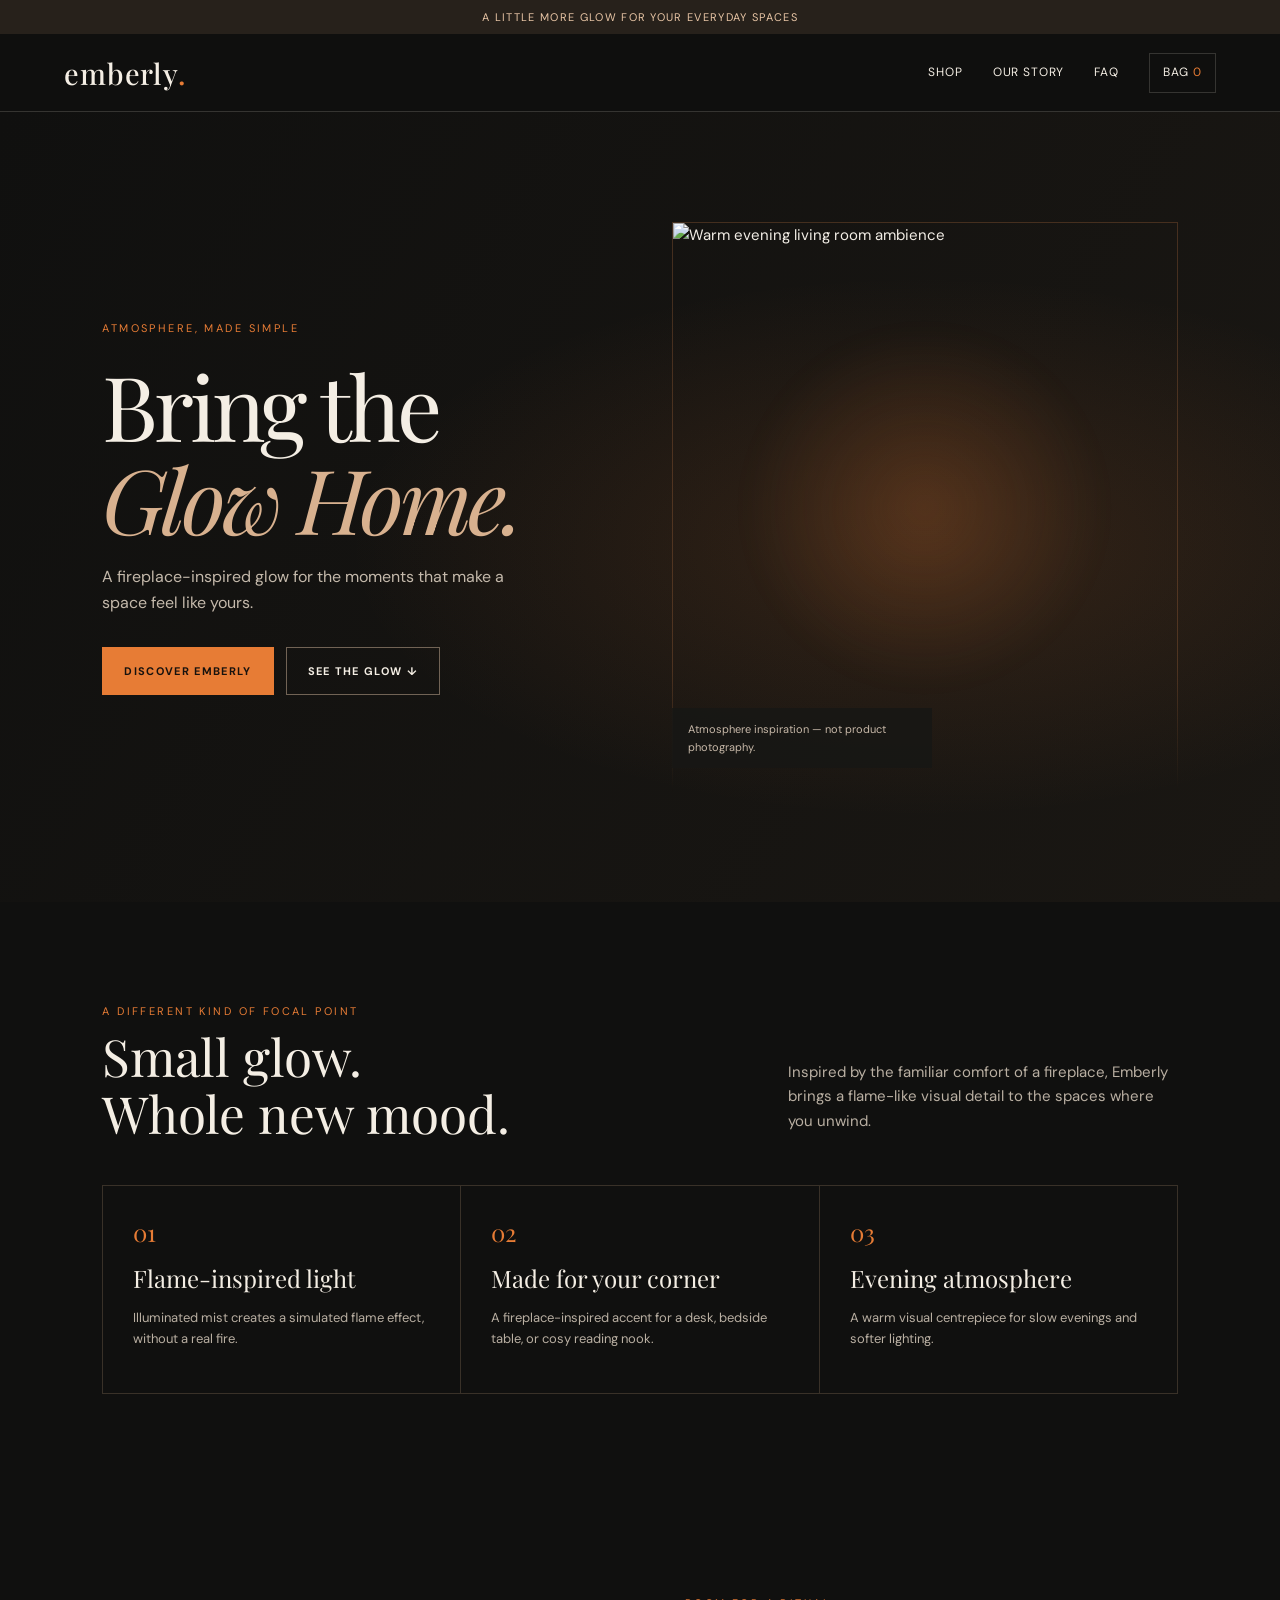
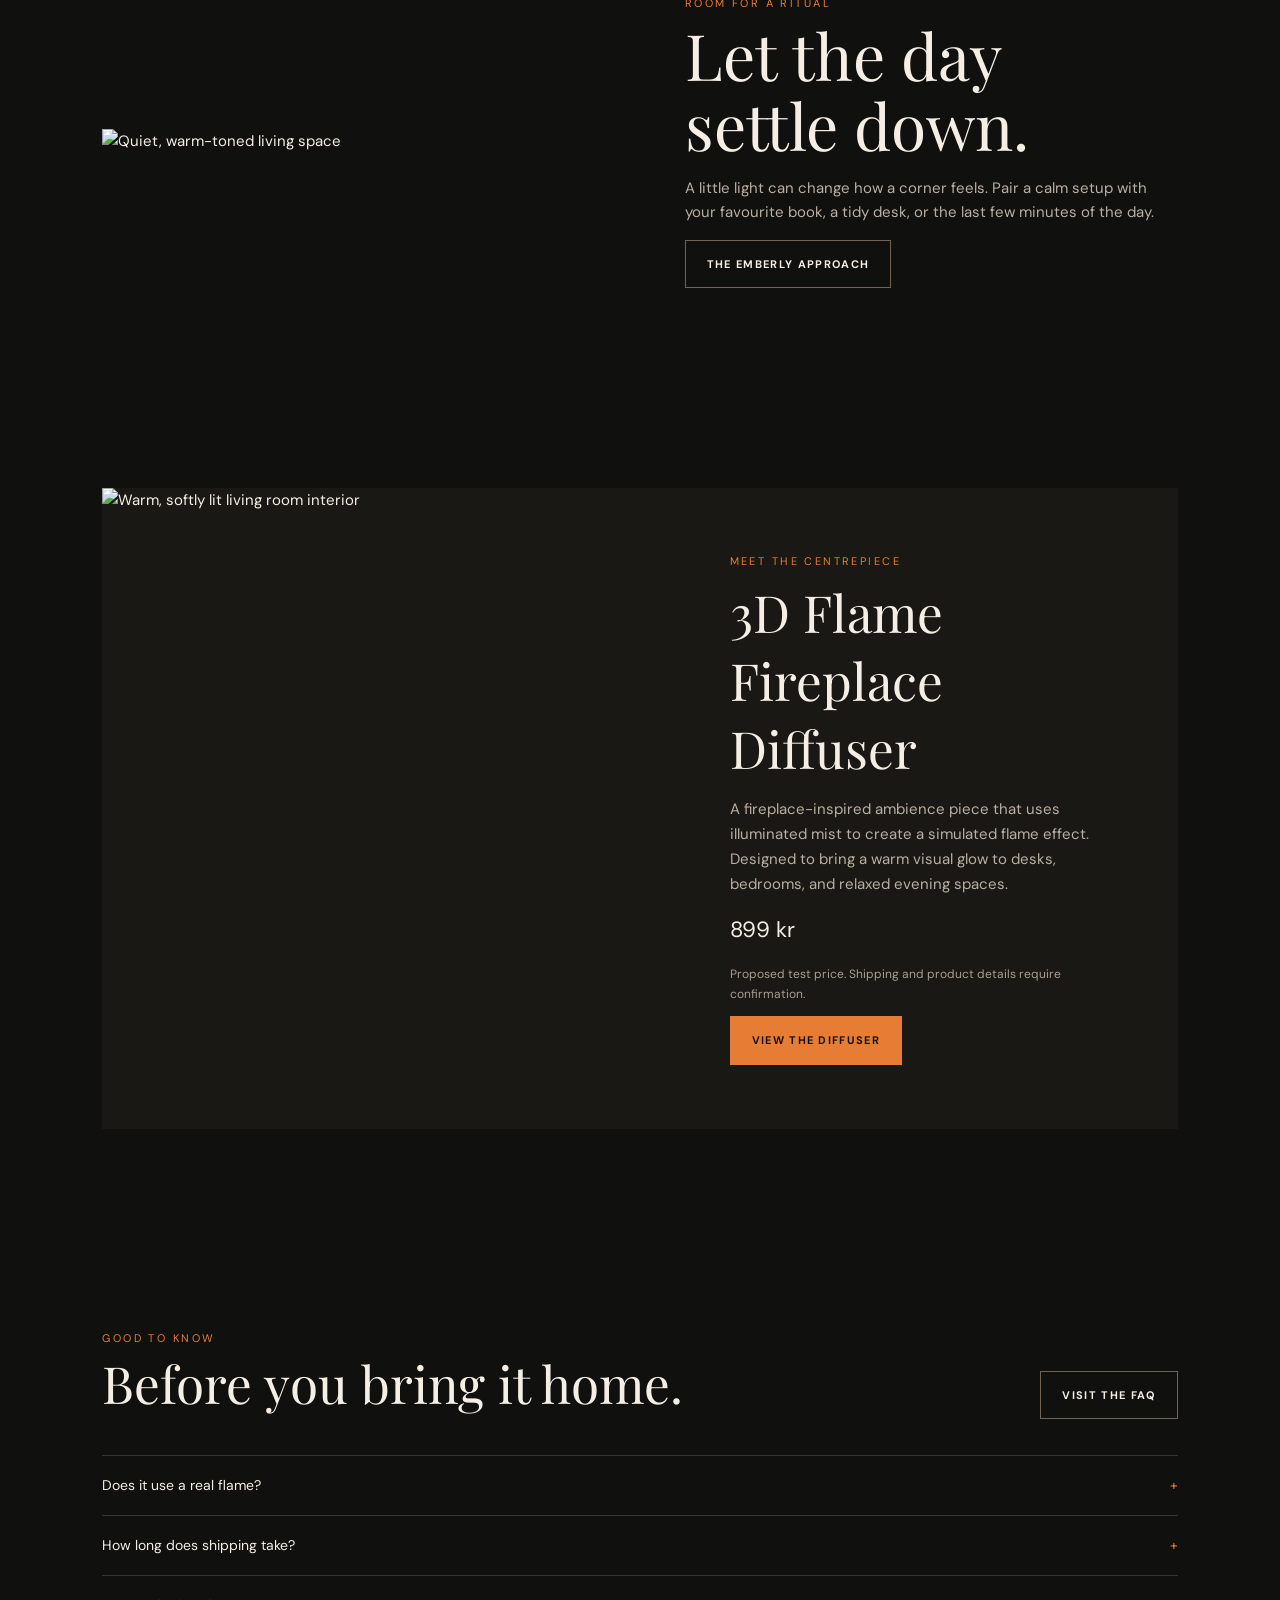
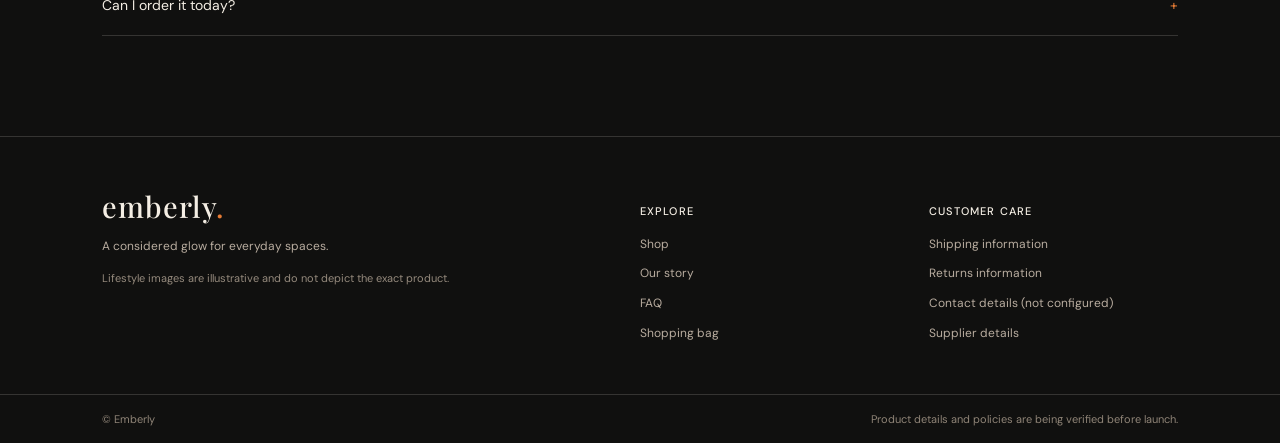
==== index.html @ 598f75de "Build Emberly storefront: add index.html" ====
<!doctype html><html lang="en"><head><meta charset="utf-8"><meta name="viewport" content="width=device-width,initial-scale=1"><title>Emberly — Bring the Glow Home</title><meta name="description" content="Discover Emberly's fireplace-inspired flame diffuser, made for warm visual ambience and slower evenings."><meta property="og:title" content="Emberly — Bring the Glow Home"><meta property="og:description" content="A fireplace-inspired glow for the moments that make a space feel like yours."><meta property="og:type" content="website"><link rel="icon" href="favicon.svg" type="image/svg+xml"><link rel="stylesheet" href="styles.css"><script defer src="product-config.js"></script><script defer src="store.js"></script></head><body><div class="announcement">A little more glow for your everyday spaces</div><header class="header"><a class="logo" href="index.html">emberly<span>.</span></a><button class="menu-toggle" aria-label="Open navigation" aria-expanded="false">☰</button><nav class="nav"><a href="shop.html">Shop</a><a href="why.html">Our story</a><a href="faq.html">FAQ</a><a class="bag-link" href="cart.html">Bag <span class="bag-count">0</span></a></nav></header><main><section class="hero"><div><div class="eyebrow">Atmosphere, made simple</div><h1>Bring the<br><em>Glow Home.</em></h1><p>A fireplace-inspired glow for the moments that make a space feel like yours.</p><div class="actions"><a class="btn" href="shop.html">Discover Emberly</a><a class="btn secondary" href="#the-glow">See the glow ↓</a></div></div><div class="hero-art"><img src="https://images.unsplash.com/photo-1600210492486-724fe5c67fb0?auto=format&fit=crop&w=1400&q=85" alt="Warm evening living room ambience"><div class="image-note">Atmosphere inspiration — not product photography.</div></div></section><section class="section" id="the-glow"><div class="section-head"><div><div class="eyebrow">A different kind of focal point</div><h2>Small glow.<br>Whole new mood.</h2></div><p class="muted" style="max-width:390px">Inspired by the familiar comfort of a fireplace, Emberly brings a flame-like visual detail to the spaces where you unwind.</p></div><div class="feature-grid"><article class="feature"><div class="num">01</div><h3>Flame-inspired light</h3><p>Illuminated mist creates a simulated flame effect, without a real fire.</p></article><article class="feature"><div class="num">02</div><h3>Made for your corner</h3><p>A fireplace-inspired accent for a desk, bedside table, or cosy reading nook.</p></article><article class="feature"><div class="num">03</div><h3>Evening atmosphere</h3><p>A warm visual centrepiece for slow evenings and softer lighting.</p></article></div></section><section class="section split"><img src="https://images.unsplash.com/photo-1618221195710-dd6b41faaea6?auto=format&fit=crop&w=1200&q=85" loading="lazy" alt="Quiet, warm-toned living space"><div><div class="eyebrow">Room for a ritual</div><h2>Let the day<br>settle down.</h2><p class="muted">A little light can change how a corner feels. Pair a calm setup with your favourite book, a tidy desk, or the last few minutes of the day.</p><a class="btn secondary" href="why.html">The Emberly approach</a></div></section><section class="section"><div class="product-preview"><img data-product-image src="" alt="" loading="lazy"><div class="product-copy"><div class="eyebrow">Meet the centrepiece</div><h2 style="font:400 clamp(36px,4vw,56px) var(--serif)" data-product-name></h2><p class="muted" data-product-description></p><div class="price" data-price></div><p class="small-note">Proposed test price. Shipping and product details require confirmation.</p><a class="btn" href="shop.html">View the diffuser</a></div></div></section><section class="section"><div class="section-head"><div><div class="eyebrow">Good to know</div><h2>Before you bring it home.</h2></div><a href="faq.html" class="btn secondary">Visit the FAQ</a></div><div class="accordion"><details><summary>Does it use a real flame?</summary><p>No. The flame-like effect is simulated using illuminated mist and lighting.</p></details><details><summary>How long does shipping take?</summary><p>Shipping options and estimated delivery times must be confirmed for your destination before purchase.</p></details><details><summary>Can I order it today?</summary><p>The shopping bag works, but checkout is not configured yet. Payments are not currently accepted.</p></details></div></section></main><footer class="footer"><div><a class="logo" href="index.html">emberly<span>.</span></a><p>A considered glow for everyday spaces.</p><p class="fineprint">Lifestyle images are illustrative and do not depict the exact product.</p></div><div><h4>Explore</h4><div class="footer-links"><a href="shop.html">Shop</a><a href="why.html">Our story</a><a href="faq.html">FAQ</a><a href="cart.html">Shopping bag</a></div></div><div><h4>Customer care</h4><div class="footer-links"><a href="faq.html#shipping">Shipping information</a><a href="faq.html#returns">Returns information</a><a href="faq.html#contact">Contact details (not configured)</a><a href="supplier.html">Supplier details</a></div></div></footer><div class="footer-bottom"><span>© Emberly</span><span>Product details and policies are being verified before launch.</span></div></body></html>
---- styles.css ----
@import url('https://fonts.googleapis.com/css2?family=DM+Sans:wght@400;500;600;700&family=Playfair+Display:wght@400;500;600&display=swap');
:root{--ink:#171714;--black:#10100f;--ember:#e77c35;--cream:#f4eee4;--taupe:#b9aa98;--line:rgba(244,238,228,.16);--serif:'Playfair Display',Georgia,serif;--sans:'DM Sans',Arial,sans-serif}
*{box-sizing:border-box}html{scroll-behavior:smooth}body{margin:0;background:var(--black);color:var(--cream);font:15px/1.65 var(--sans)}a{color:inherit;text-decoration:none}button,input{font:inherit}button,a{ -webkit-tap-highlight-color:transparent}button{cursor:pointer}.announcement{padding:8px 16px;text-align:center;background:#27211b;color:#e9c6a6;font-size:11px;letter-spacing:.12em;text-transform:uppercase}.header{height:78px;padding:0 5vw;display:flex;align-items:center;justify-content:space-between;border-bottom:1px solid var(--line);position:sticky;top:0;background:rgba(16,16,15,.92);backdrop-filter:blur(14px);z-index:20}.logo{font:500 29px var(--serif);letter-spacing:.03em}.logo span{color:var(--ember)}.nav{display:flex;gap:30px;align-items:center;font-size:12px;letter-spacing:.07em;text-transform:uppercase}.nav a:hover,.footer a:hover{color:var(--ember)}.bag-link{border:1px solid var(--line);padding:9px 13px}.bag-count{color:var(--ember)}.menu-toggle{display:none;background:none;border:0;color:var(--cream);font-size:23px}.hero{min-height:calc(100svh - 110px);display:grid;grid-template-columns:1fr 1fr;align-items:center;padding:7vw 8vw;gap:5vw;background:radial-gradient(ellipse at 72% 55%,rgba(231,124,53,.14),transparent 44%),linear-gradient(120deg,#10100f,#1a1713)}.eyebrow{color:var(--ember);font-size:11px;letter-spacing:.22em;text-transform:uppercase}.hero h1,.page-hero h1{font:400 clamp(52px,7vw,100px)/1.04 var(--serif);letter-spacing:-.045em;margin:20px 0}.hero h1 em,.page-hero h1 em{font-weight:400;color:#d8b18f}.hero p{max-width:440px;color:#c4b9ab;font-size:16px}.actions{display:flex;gap:12px;flex-wrap:wrap;margin-top:30px}.btn{display:inline-flex;align-items:center;justify-content:center;padding:14px 21px;border:1px solid var(--ember);background:var(--ember);color:#17120e;font-size:11px;font-weight:700;letter-spacing:.12em;text-transform:uppercase;transition:transform .2s,background .2s}.btn:hover{transform:translateY(-2px);background:#f09450}.btn.secondary{background:transparent;color:var(--cream);border-color:#716355}.btn.secondary:hover{border-color:var(--ember)}.hero-art{position:relative;min-height:500px;display:flex;align-items:center;justify-content:center}.hero-art:before{content:"";position:absolute;width:75%;aspect-ratio:1;border-radius:50%;background:radial-gradient(circle,rgba(231,124,53,.2),transparent 67%);filter:blur(12px)}.hero-art img{position:relative;width:100%;height:570px;object-fit:cover;object-position:center;border:1px solid rgba(231,124,53,.25);filter:saturate(.78);mask-image:linear-gradient(to bottom,black 78%,transparent 100%)}.image-note{position:absolute;bottom:24px;left:0;background:#171714d9;padding:12px 16px;color:#c7b8a8;font-size:11px;max-width:260px}.section{padding:100px 8vw}.section-head{display:flex;justify-content:space-between;align-items:end;gap:30px;margin-bottom:36px}.section h2,.section-head h2{font:400 clamp(36px,4vw,58px)/1.1 var(--serif);margin:8px 0}.muted{color:#b9afa2}.feature-grid{display:grid;grid-template-columns:repeat(3,1fr);gap:1px;background:#393128;border:1px solid #393128}.feature{background:var(--black);padding:30px;min-height:180px}.feature .num{color:var(--ember);font:24px var(--serif)}.feature h3{font:24px var(--serif);font-weight:400;margin:14px 0 8px}.feature p{font-size:13px;color:#b9afa2}.split{display:grid;grid-template-columns:1fr 1fr;gap:7vw;align-items:center}.split img{width:100%;max-height:560px;object-fit:cover}.split h2{font:400 clamp(38px,5vw,66px)/1.1 var(--serif)}.product-preview{display:grid;grid-template-columns:1.1fr 1fr;background:#1a1814}.product-preview img{width:100%;height:500px;object-fit:cover}.product-copy{padding:clamp(28px,5vw,70px);align-self:center}.price{font-size:22px;margin:16px 0}.small-note{font-size:12px;color:#a99d8f}.page-hero{padding:90px 8vw 75px;background:radial-gradient(ellipse at 80% 30%,rgba(231,124,53,.13),transparent 40%),#151411}.page-hero h1{max-width:850px}.page-hero p{max-width:650px;color:#c5b9aa}.product-layout{display:grid;grid-template-columns:minmax(0,1.2fr) minmax(320px,.8fr);gap:5vw;padding:65px 7vw}.gallery-main{width:100%;height:min(66vw,650px);object-fit:cover;background:#201c17}.thumbs{display:flex;gap:10px;margin-top:12px}.thumb{width:82px;height:82px;border:1px solid transparent;padding:0;background:#24201b}.thumb[aria-pressed=true]{border-color:var(--ember)}.thumb img{width:100%;height:100%;object-fit:cover}.purchase{align-self:start;position:sticky;top:115px}.purchase h1{font:400 clamp(35px,4vw,54px)/1.1 var(--serif);margin:12px 0}.purchase .description{color:#bdb2a5}.purchase .btn{width:100%;margin-top:12px}.quantity{display:flex;align-items:center;border:1px solid #4c443a;width:max-content;margin:22px 0}.quantity button{background:transparent;color:var(--cream);border:0;width:42px;height:42px}.quantity output{min-width:30px;text-align:center}.spec-list{padding:0;list-style:none;border-top:1px solid var(--line);margin-top:28px}.spec-list li{padding:12px 0;border-bottom:1px solid var(--line);font-size:13px;color:#c6b9aa}.spec-list li:before{content:'—';color:var(--ember);margin-right:12px}.notice{border:1px solid #554437;padding:15px;font-size:12px;color:#c5b9aa;margin:20px 0}.accordion{border-top:1px solid var(--line)}.accordion details{border-bottom:1px solid var(--line);padding:18px 0}.accordion summary{cursor:pointer;list-style:none;font-size:14px}.accordion summary:after{content:'+';float:right;color:var(--ember)}.accordion details[open] summary:after{content:'−'}.accordion details p{color:#b9afa2;font-size:13px;max-width:800px}.cart-wrap{max-width:1000px;margin:auto;padding:70px 7vw 110px}.cart-row{display:grid;grid-template-columns:110px 1fr auto;gap:22px;padding:22px 0;border-bottom:1px solid var(--line);align-items:center}.cart-row img{width:110px;height:110px;object-fit:cover}.cart-row h3{font:22px var(--serif);margin:0}.cart-row .quantity{margin:10px 0}.remove{border:0;background:none;color:#c6a48b;text-decoration:underline;font-size:12px}.cart-summary{margin:30px 0 0 auto;max-width:360px}.cart-summary .btn{width:100%}.empty{text-align:center;padding:70px 0}.footer{padding:50px 8vw;border-top:1px solid var(--line);display:grid;grid-template-columns:2fr 1fr 1fr;gap:40px;color:#b8ac9f;font-size:12px}.footer h4{color:var(--cream);font-weight:500;text-transform:uppercase;letter-spacing:.1em;font-size:11px}.footer-links{display:grid;gap:10px}.footer .logo{color:var(--cream)}.footer-bottom{padding:15px 8vw;border-top:1px solid var(--line);font-size:11px;color:#8f8477;display:flex;justify-content:space-between}.toast{position:fixed;bottom:24px;right:24px;background:var(--cream);color:var(--ink);padding:14px 20px;z-index:40;box-shadow:0 12px 40px #0008}.toast[hidden]{display:none}.lifestyle-grid{display:grid;grid-template-columns:1.2fr .8fr;gap:16px}.lifestyle-grid img{width:100%;height:340px;object-fit:cover}.lifestyle-grid img:last-child{height:240px;margin-top:16px}.fineprint{font-size:11px;color:#958a7d}
@media(max-width:760px){.header{height:68px;padding:0 5vw}.menu-toggle{display:block}.nav{display:none;position:absolute;top:68px;left:0;right:0;background:#151411;padding:25px 6vw;flex-direction:column;align-items:flex-start;gap:20px;border-bottom:1px solid var(--line)}.nav.open{display:flex}.hero{grid-template-columns:1fr;padding:65px 6vw 35px;gap:25px;min-height:auto}.hero h1{font-size:58px}.hero-art{min-height:300px}.hero-art img{height:360px}.section{padding:65px 6vw}.section-head{display:block}.feature-grid{grid-template-columns:1fr}.feature{min-height:auto}.split,.product-preview,.product-layout{grid-template-columns:1fr}.split{gap:28px}.product-preview img{height:320px}.product-layout{padding:35px 6vw;gap:35px}.gallery-main{height:100vw;max-height:520px}.purchase{position:static}.page-hero{padding:65px 6vw 45px}.page-hero h1{font-size:54px}.cart-wrap{padding:40px 6vw 70px}.cart-row{grid-template-columns:78px 1fr;gap:14px}.cart-row img{width:78px;height:92px}.cart-row>strong{grid-column:2}.footer{grid-template-columns:1fr 1fr;padding:40px 6vw}.footer>div:first-child{grid-column:1/-1}.footer-bottom{padding:15px 6vw;gap:10px;flex-wrap:wrap}.lifestyle-grid{grid-template-columns:1fr}.lifestyle-grid img,.lifestyle-grid img:last-child{height:270px;margin:0}}
@media(prefers-reduced-motion:reduce){*,*::before,*::after{scroll-behavior:auto!important;transition:none!important;animation:none!important}}
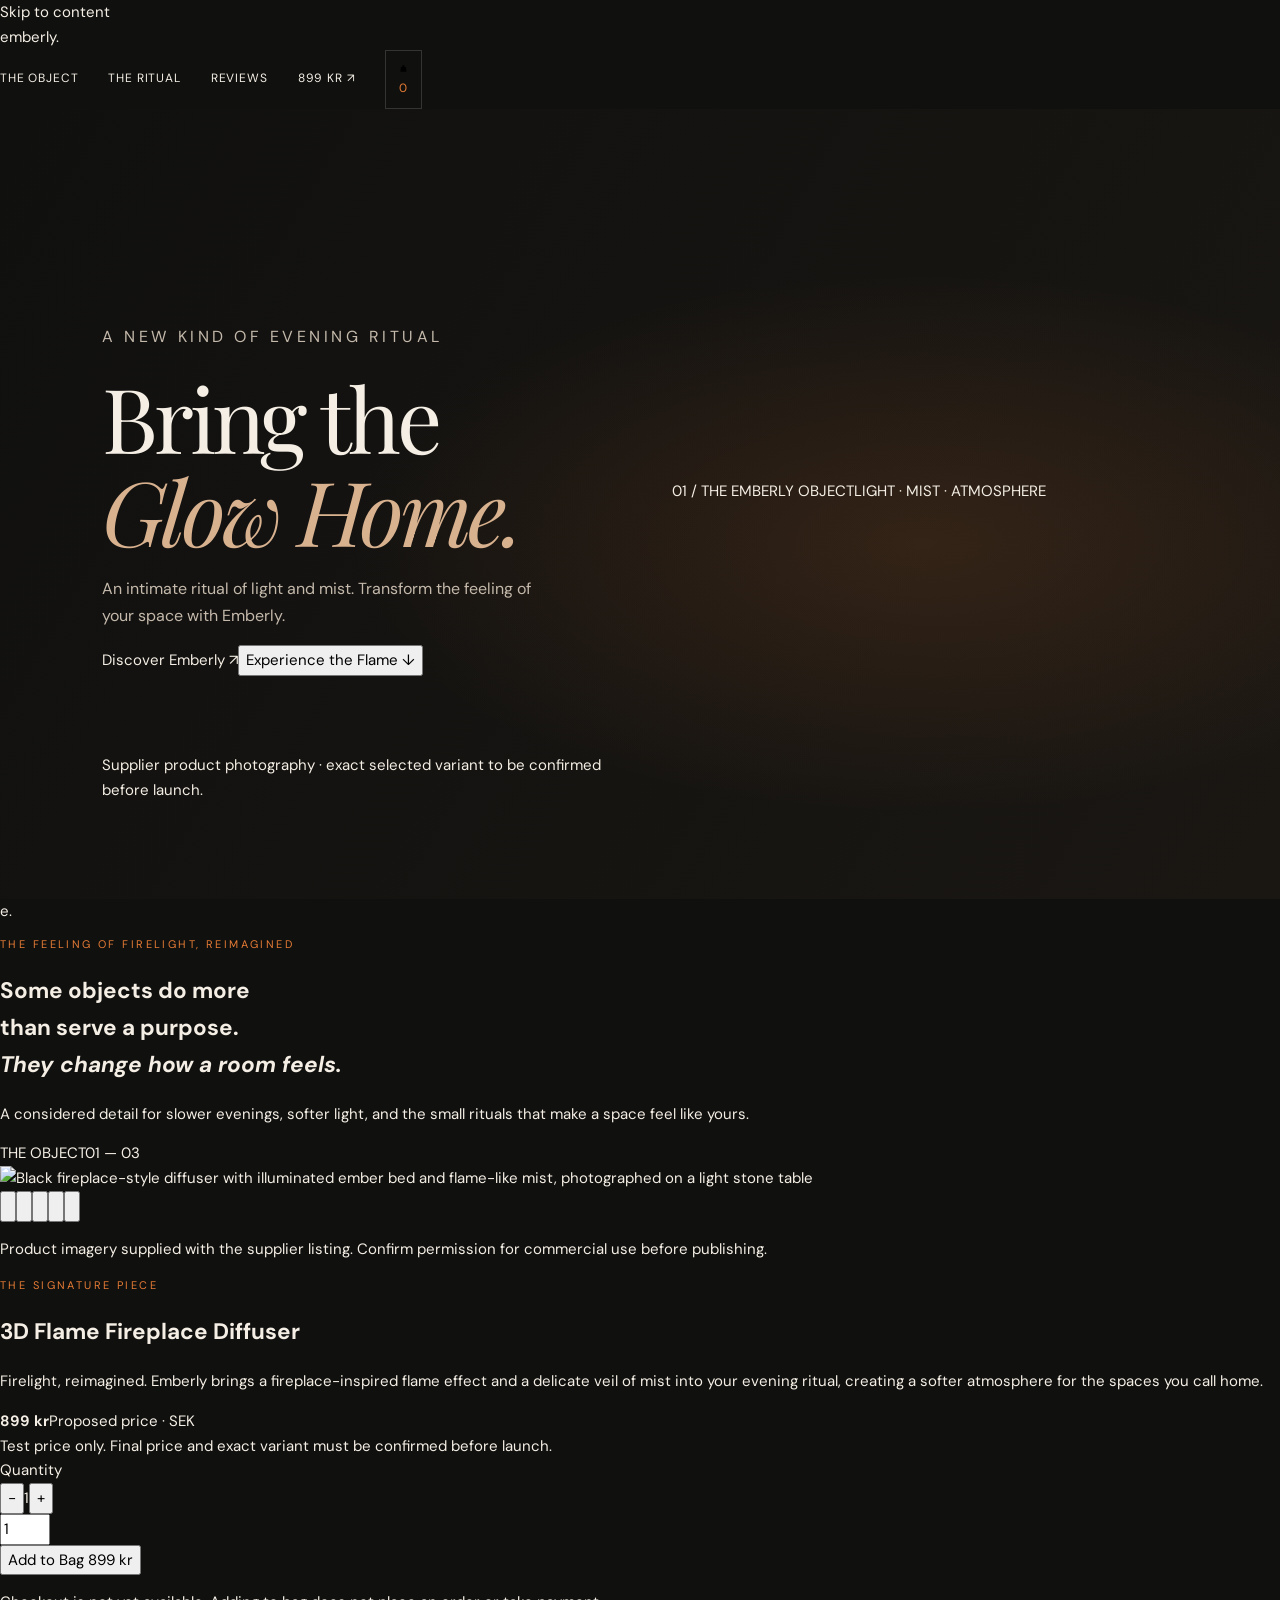
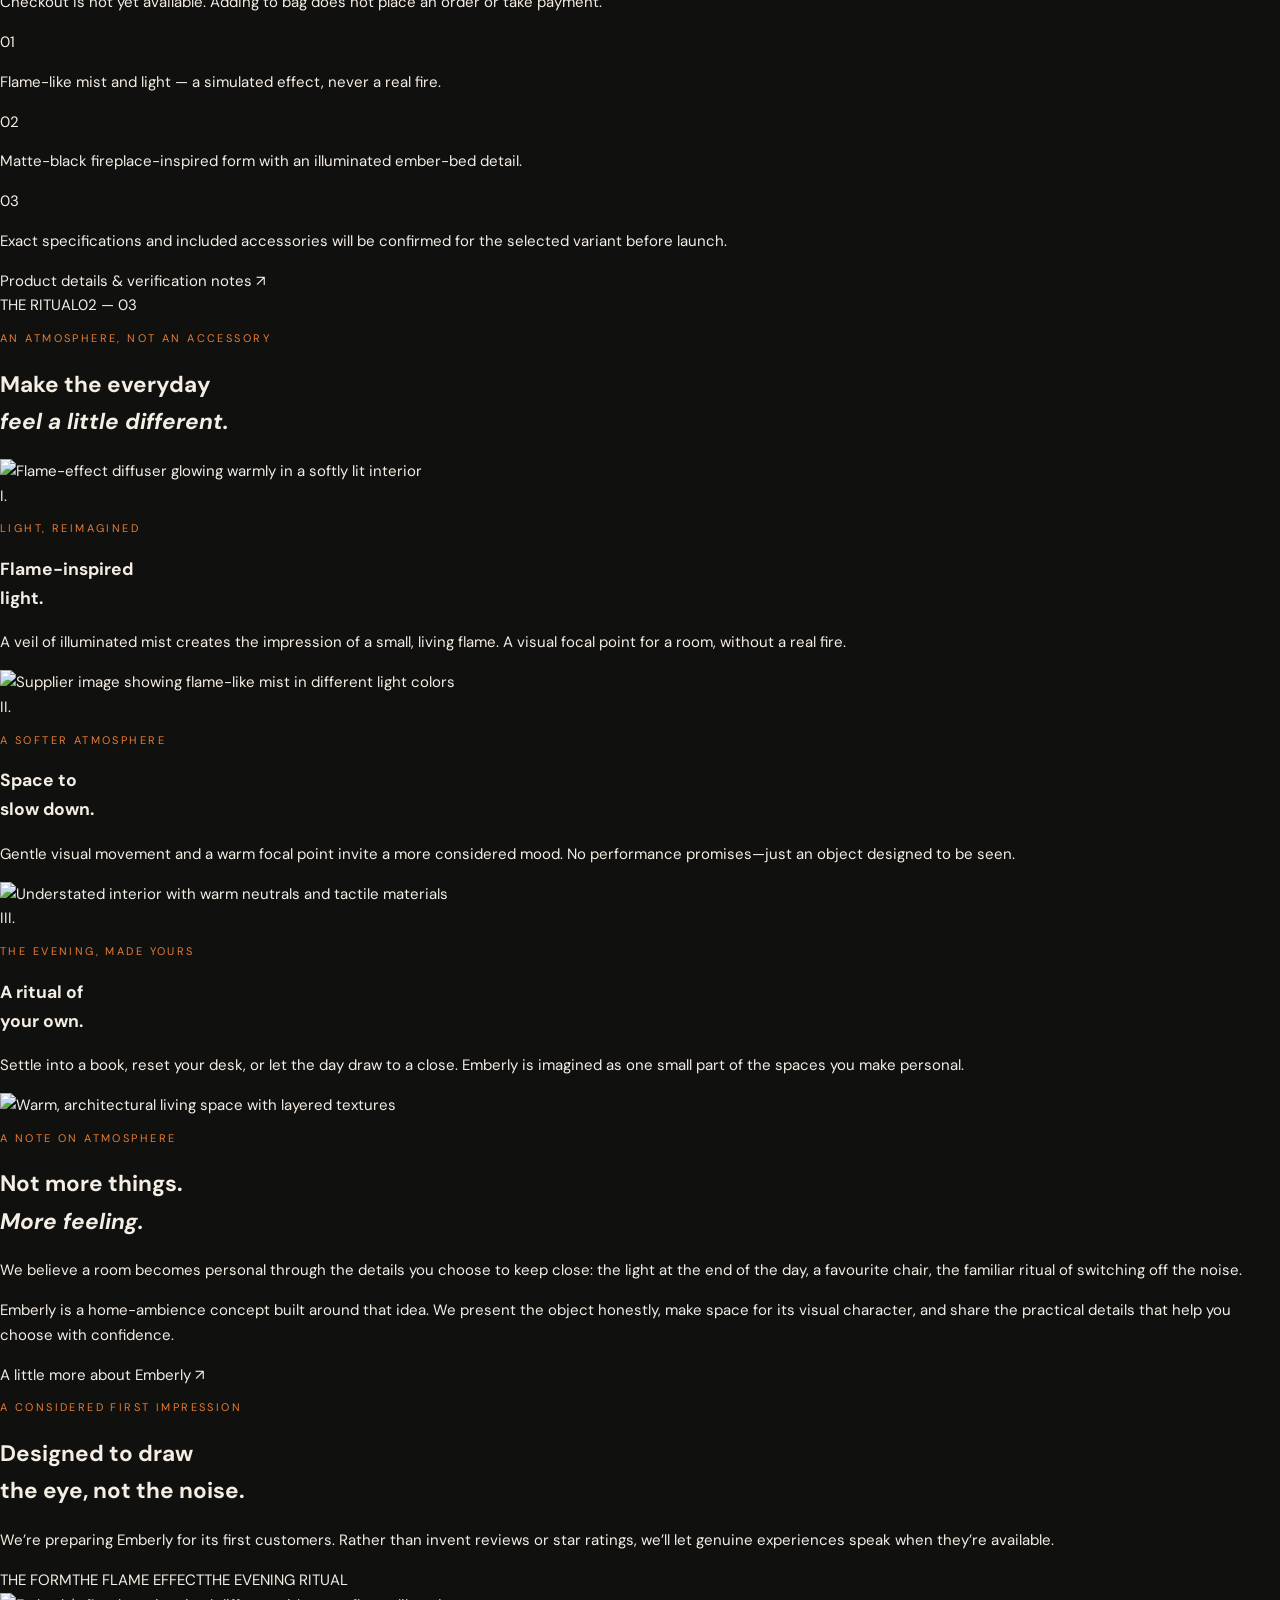
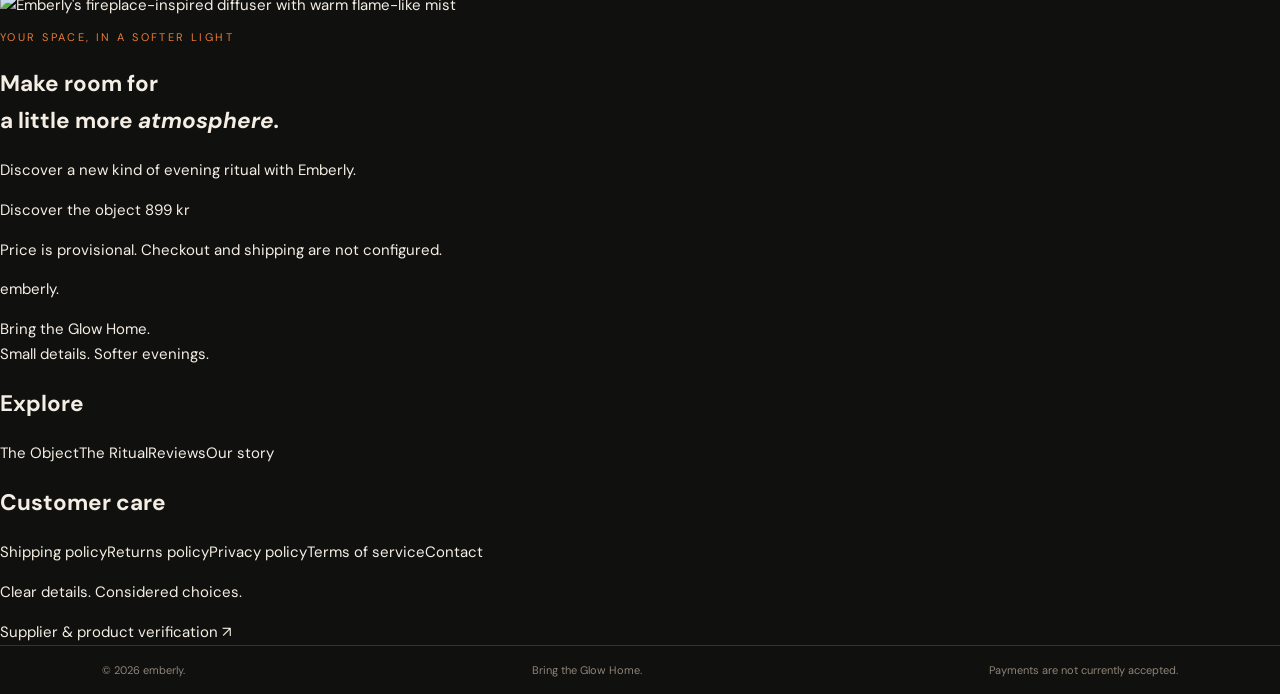
==== commit 6207653b: "Rebuild Emberly homepage as a cinematic single-product luxury storefront" ====
--- a/index.html
+++ b/index.html
@@ -1 +1,109 @@
-<!doctype html><html lang="en"><head><meta charset="utf-8"><meta name="viewport" content="width=device-width,initial-scale=1"><title>Emberly — Bring the Glow Home</title><meta name="description" content="Discover Emberly's fireplace-inspired flame diffuser, made for warm visual ambience and slower evenings."><meta property="og:title" content="Emberly — Bring the Glow Home"><meta property="og:description" content="A fireplace-inspired glow for the moments that make a space feel like yours."><meta property="og:type" content="website"><link rel="icon" href="favicon.svg" type="image/svg+xml"><link rel="stylesheet" href="styles.css"><script defer src="product-config.js"></script><script defer src="store.js"></script></head><body><div class="announcement">A little more glow for your everyday spaces</div><header class="header"><a class="logo" href="index.html">emberly<span>.</span></a><button class="menu-toggle" aria-label="Open navigation" aria-expanded="false">☰</button><nav class="nav"><a href="shop.html">Shop</a><a href="why.html">Our story</a><a href="faq.html">FAQ</a><a class="bag-link" href="cart.html">Bag <span class="bag-count">0</span></a></nav></header><main><section class="hero"><div><div class="eyebrow">Atmosphere, made simple</div><h1>Bring the<br><em>Glow Home.</em></h1><p>A fireplace-inspired glow for the moments that make a space feel like yours.</p><div class="actions"><a class="btn" href="shop.html">Discover Emberly</a><a class="btn secondary" href="#the-glow">See the glow ↓</a></div></div><div class="hero-art"><img src="https://images.unsplash.com/photo-1600210492486-724fe5c67fb0?auto=format&fit=crop&w=1400&q=85" alt="Warm evening living room ambience"><div class="image-note">Atmosphere inspiration — not product photography.</div></div></section><section class="section" id="the-glow"><div class="section-head"><div><div class="eyebrow">A different kind of focal point</div><h2>Small glow.<br>Whole new mood.</h2></div><p class="muted" style="max-width:390px">Inspired by the familiar comfort of a fireplace, Emberly brings a flame-like visual detail to the spaces where you unwind.</p></div><div class="feature-grid"><article class="feature"><div class="num">01</div><h3>Flame-inspired light</h3><p>Illuminated mist creates a simulated flame effect, without a real fire.</p></article><article class="feature"><div class="num">02</div><h3>Made for your corner</h3><p>A fireplace-inspired accent for a desk, bedside table, or cosy reading nook.</p></article><article class="feature"><div class="num">03</div><h3>Evening atmosphere</h3><p>A warm visual centrepiece for slow evenings and softer lighting.</p></article></div></section><section class="section split"><img src="https://images.unsplash.com/photo-1618221195710-dd6b41faaea6?auto=format&fit=crop&w=1200&q=85" loading="lazy" alt="Quiet, warm-toned living space"><div><div class="eyebrow">Room for a ritual</div><h2>Let the day<br>settle down.</h2><p class="muted">A little light can change how a corner feels. Pair a calm setup with your favourite book, a tidy desk, or the last few minutes of the day.</p><a class="btn secondary" href="why.html">The Emberly approach</a></div></section><section class="section"><div class="product-preview"><img data-product-image src="" alt="" loading="lazy"><div class="product-copy"><div class="eyebrow">Meet the centrepiece</div><h2 style="font:400 clamp(36px,4vw,56px) var(--serif)" data-product-name></h2><p class="muted" data-product-description></p><div class="price" data-price></div><p class="small-note">Proposed test price. Shipping and product details require confirmation.</p><a class="btn" href="shop.html">View the diffuser</a></div></div></section><section class="section"><div class="section-head"><div><div class="eyebrow">Good to know</div><h2>Before you bring it home.</h2></div><a href="faq.html" class="btn secondary">Visit the FAQ</a></div><div class="accordion"><details><summary>Does it use a real flame?</summary><p>No. The flame-like effect is simulated using illuminated mist and lighting.</p></details><details><summary>How long does shipping take?</summary><p>Shipping options and estimated delivery times must be confirmed for your destination before purchase.</p></details><details><summary>Can I order it today?</summary><p>The shopping bag works, but checkout is not configured yet. Payments are not currently accepted.</p></details></div></section></main><footer class="footer"><div><a class="logo" href="index.html">emberly<span>.</span></a><p>A considered glow for everyday spaces.</p><p class="fineprint">Lifestyle images are illustrative and do not depict the exact product.</p></div><div><h4>Explore</h4><div class="footer-links"><a href="shop.html">Shop</a><a href="why.html">Our story</a><a href="faq.html">FAQ</a><a href="cart.html">Shopping bag</a></div></div><div><h4>Customer care</h4><div class="footer-links"><a href="faq.html#shipping">Shipping information</a><a href="faq.html#returns">Returns information</a><a href="faq.html#contact">Contact details (not configured)</a><a href="supplier.html">Supplier details</a></div></div></footer><div class="footer-bottom"><span>© Emberly</span><span>Product details and policies are being verified before launch.</span></div></body></html>+<!doctype html>
+<html lang="en">
+<head>
+<meta charset="utf-8"><meta name="viewport" content="width=device-width,initial-scale=1">
+<title>emberly. — Bring the Glow Home</title>
+<meta name="description" content="Discover Emberly’s fireplace-inspired flame diffuser: an intimate ritual of light and mist for the spaces you call home.">
+<meta property="og:title" content="emberly. — Bring the Glow Home"><meta property="og:description" content="An intimate ritual of light and mist. Bring the glow home with Emberly."><meta property="og:type" content="website"><meta property="og:image" content="https://oss-cf.cjdropshipping.com/product/2024/10/05/02/25533908-2302-4325-bfa8-7e447d12a8d3_trans.jpeg">
+<meta name="theme-color" content="#121212"><link rel="icon" href="favicon.svg" type="image/svg+xml"><link rel="preconnect" href="https://oss-cf.cjdropshipping.com"><link rel="preconnect" href="https://fonts.googleapis.com"><link rel="preconnect" href="https://fonts.gstatic.com" crossorigin><link rel="stylesheet" href="styles.css"><script defer src="product-config.js"></script><script defer src="store.js"></script>
+</head>
+<body>
+<a class="skip-link" href="#main">Skip to content</a>
+<header class="site-header">
+  <a class="wordmark" href="index.html" aria-label="Emberly home">emberly<span>.</span></a>
+  <button class="menu-toggle" type="button" aria-expanded="false" aria-controls="primary-nav" aria-label="Open navigation"><span></span><span></span></button>
+  <nav class="nav" id="primary-nav" aria-label="Main navigation">
+    <a href="#the-object">The Object</a><a href="#the-ritual">The Ritual</a><a href="#reviews">Reviews</a>
+    <a class="nav-buy" href="#the-object"><span data-price>899 kr</span><span aria-hidden="true"> ↗</span></a>
+    <a class="bag-link" href="cart.html" aria-label="Shopping bag"><svg viewBox="0 0 24 24" aria-hidden="true"><path d="M5 8h14l1 13H4L5 8Z"/><path d="M9 9V6a3 3 0 0 1 6 0v3"/></svg><span class="bag-count" aria-label="Items in bag">0</span></a>
+  </nav>
+</header>
+<main id="main">
+  <section class="hero">
+    <div class="hero-image" aria-hidden="true"><img src="https://oss-cf.cjdropshipping.com/product/2024/10/05/02/25533908-2302-4325-bfa8-7e447d12a8d3_trans.jpeg" alt="" fetchpriority="high"></div>
+    <div class="hero-shade"></div>
+    <div class="hero-content">
+      <p class="eyebrow">A new kind of evening ritual</p>
+      <h1>Bring the<br><em>Glow Home.</em></h1>
+      <p class="hero-copy">An intimate ritual of light and mist. Transform the feeling of your space with Emberly.</p>
+      <div class="hero-actions"><a class="button button-cream" href="#the-object">Discover Emberly <span aria-hidden="true">↗</span></a><button class="text-link" type="button" data-experience-flame>Experience the Flame <span aria-hidden="true">↓</span></button></div>
+    </div>
+    <div class="hero-caption"><span>01 / THE EMBERLY OBJECT</span><span>LIGHT · MIST · ATMOSPHERE</span></div>
+    <div class="hero-note">Supplier product photography · exact selected variant to be confirmed before launch.</div>
+  </section>
+
+  <section class="intro-section section-cream reveal">
+    <div class="intro-mark">e.</div>
+    <p class="eyebrow">The feeling of firelight, reimagined</p>
+    <h2>Some objects do more<br>than serve a purpose.<br><em>They change how a room feels.</em></h2>
+    <p class="intro-copy">A considered detail for slower evenings, softer light, and the small rituals that make a space feel like yours.</p>
+  </section>
+
+  <section class="object-section" id="the-object">
+    <div class="section-kicker"><span>THE OBJECT</span><span>01 — 03</span></div>
+    <div class="object-grid">
+      <div class="gallery reveal">
+        <div class="gallery-frame"><img id="gallery-main" src="https://oss-cf.cjdropshipping.com/product/2024/10/05/02/25533908-2302-4325-bfa8-7e447d12a8d3_trans.jpeg" alt="Black fireplace-style diffuser with illuminated ember bed and flame-like mist" loading="lazy" decoding="async"></div>
+        <div class="gallery-thumbs" id="gallery-thumbs" aria-label="Choose product image"></div>
+        <p class="image-disclaimer">Product imagery supplied with the supplier listing. Confirm permission for commercial use before publishing.</p>
+      </div>
+      <div class="product-details reveal">
+        <p class="eyebrow">The signature piece</p>
+        <h2 data-product-name>3D Flame Fireplace Diffuser</h2>
+        <p class="product-description" data-product-description>Firelight, reimagined. Emberly brings a fireplace-inspired flame effect and a delicate veil of mist into your evening ritual, creating a softer atmosphere for the spaces you call home.</p>
+        <div class="product-price-row"><strong data-price>899 kr</strong><span>Proposed price · SEK</span></div>
+        <div class="price-disclaimer">Test price only. Final price and exact variant must be confirmed before launch.</div>
+        <div class="purchase-controls"><label for="product-quantity">Quantity</label><div class="quantity-control"><button type="button" id="qty-minus" aria-label="Decrease quantity">−</button><output id="qty-display" for="product-quantity">1</output><button type="button" id="qty-plus" aria-label="Increase quantity">+</button></div><input id="product-quantity" type="number" min="1" max="99" step="1" value="1" inputmode="numeric" aria-label="Quantity" class="visually-hidden"></div>
+        <button class="button button-cream button-wide" type="button" data-add-to-cart>Add to Bag <span data-price>899 kr</span></button>
+        <p class="checkout-note">Checkout is not yet available. Adding to bag does not place an order or take payment.</p>
+        <div class="detail-rule"></div>
+        <div class="detail-line"><span>01</span><p>Flame-like mist and light — a simulated effect, never a real fire.</p></div>
+        <div class="detail-line"><span>02</span><p>Matte-black fireplace-inspired form with an illuminated ember-bed detail.</p></div>
+        <div class="detail-line"><span>03</span><p>Exact specifications and included accessories will be confirmed for the selected variant before launch.</p></div>
+        <a class="underlined-link" href="supplier.html">Product details & verification notes <span>↗</span></a>
+      </div>
+    </div>
+  </section>
+
+  <section class="ritual-section" id="the-ritual">
+    <div class="section-kicker"><span>THE RITUAL</span><span>02 — 03</span></div>
+    <div class="ritual-heading reveal"><p class="eyebrow">An atmosphere, not an accessory</p><h2>Make the everyday<br><em>feel a little different.</em></h2></div>
+    <article class="ritual-row ritual-one reveal">
+      <div class="ritual-image"><img src="https://oss-cf.cjdropshipping.com/product/2024/10/05/02/d7e6b9b4-bb74-4a16-ae62-9a00ac910c44_trans.jpeg" alt="Flame-effect diffuser glowing warmly in a softly lit interior" loading="lazy"></div>
+      <div class="ritual-copy"><span class="roman">I.</span><p class="eyebrow">Light, reimagined</p><h3>Flame-inspired<br>light.</h3><p>A veil of illuminated mist creates the impression of a small, living flame. A visual focal point for a room, without a real fire.</p></div>
+    </article>
+    <article class="ritual-row ritual-two reveal">
+      <div class="ritual-image"><img src="https://oss-cf.cjdropshipping.com/product/2024/10/05/02/aac883f7-05a6-41ca-af43-dafd412f7fe5_trans.jpeg" alt="Supplier image showing flame-like mist in different light colors" loading="lazy"></div>
+      <div class="ritual-copy"><span class="roman">II.</span><p class="eyebrow">A softer atmosphere</p><h3>Space to<br>slow down.</h3><p>Gentle visual movement and a warm focal point invite a more considered mood. No performance promises—just an object designed to be seen.</p></div>
+    </article>
+    <article class="ritual-row ritual-three reveal">
+      <div class="ritual-image"><img src="https://images.unsplash.com/photo-1618221195710-dd6b41faaea6?auto=format&fit=crop&w=1400&q=82" alt="Understated interior with warm neutrals and tactile materials" loading="lazy"></div>
+      <div class="ritual-copy"><span class="roman">III.</span><p class="eyebrow">The evening, made yours</p><h3>A ritual of<br>your own.</h3><p>Settle into a book, reset your desk, or let the day draw to a close. Emberly is imagined as one small part of the spaces you make personal.</p></div>
+    </article>
+  </section>
+
+  <section class="manifesto-section reveal" id="our-story">
+    <div class="manifesto-image"><img src="https://images.unsplash.com/photo-1600210492486-724fe5c67fb0?auto=format&fit=crop&w=1600&q=85" alt="Warm, architectural living space with layered textures" loading="lazy"></div>
+    <div class="manifesto-copy"><p class="eyebrow">A note on atmosphere</p><h2>Not more things.<br><em>More feeling.</em></h2><p>We believe a room becomes personal through the details you choose to keep close: the light at the end of the day, a favourite chair, the familiar ritual of switching off the noise.</p><p>Emberly is a home-ambience concept built around that idea. We present the object honestly, make space for its visual character, and share the practical details that help you choose with confidence.</p><a class="underlined-link" href="why.html">A little more about Emberly <span>↗</span></a></div>
+  </section>
+
+  <section class="review-section section-cream reveal" id="reviews">
+    <p class="eyebrow">A considered first impression</p>
+    <h2>Designed to draw<br>the eye, not the noise.</h2>
+    <p class="review-copy">We’re preparing Emberly for its first customers. Rather than invent reviews or star ratings, we’ll let genuine experiences speak when they’re available.</p>
+    <div class="review-detail"><span>THE FORM</span><span>THE FLAME EFFECT</span><span>THE EVENING RITUAL</span></div>
+  </section>
+
+  <section class="final-cta reveal">
+    <div class="final-cta-image"><img src="https://oss-cf.cjdropshipping.com/product/2024/10/05/02/25533908-2302-4325-bfa8-7e447d12a8d3_trans.jpeg" alt="Emberly's fireplace-inspired diffuser with warm flame-like mist" loading="lazy"></div>
+    <div class="final-cta-copy"><p class="eyebrow">Your space, in a softer light</p><h2>Make room for<br>a little more <em>atmosphere.</em></h2><p>Discover a new kind of evening ritual with Emberly.</p><a class="button button-cream" href="#the-object">Discover the object <span data-price>899 kr</span></a><p class="checkout-note">Price is provisional. Checkout and shipping are not configured.</p></div>
+  </section>
+</main>
+<footer class="site-footer">
+  <div class="footer-top"><div class="footer-brand"><a class="wordmark" href="index.html">emberly<span>.</span></a><p>Bring the Glow Home.<br>Small details. Softer evenings.</p></div>
+  <div class="footer-column"><h2>Explore</h2><a href="#the-object">The Object</a><a href="#the-ritual">The Ritual</a><a href="#reviews">Reviews</a><a href="why.html">Our story</a></div>
+  <div class="footer-column"><h2>Customer care</h2><a href="shipping.html">Shipping policy</a><a href="returns.html">Returns policy</a><a href="privacy.html">Privacy policy</a><a href="terms.html">Terms of service</a><a href="faq.html#contact">Contact</a></div>
+  <div class="footer-note"><p>Clear details. Considered choices.</p><a href="supplier.html">Supplier & product verification ↗</a></div></div>
+  <div class="footer-bottom"><span>© <span id="copyright-year">2026</span> emberly.</span><span>Bring the Glow Home.</span><span>Payments are not currently accepted.</span></div>
+</footer>
+</body></html>
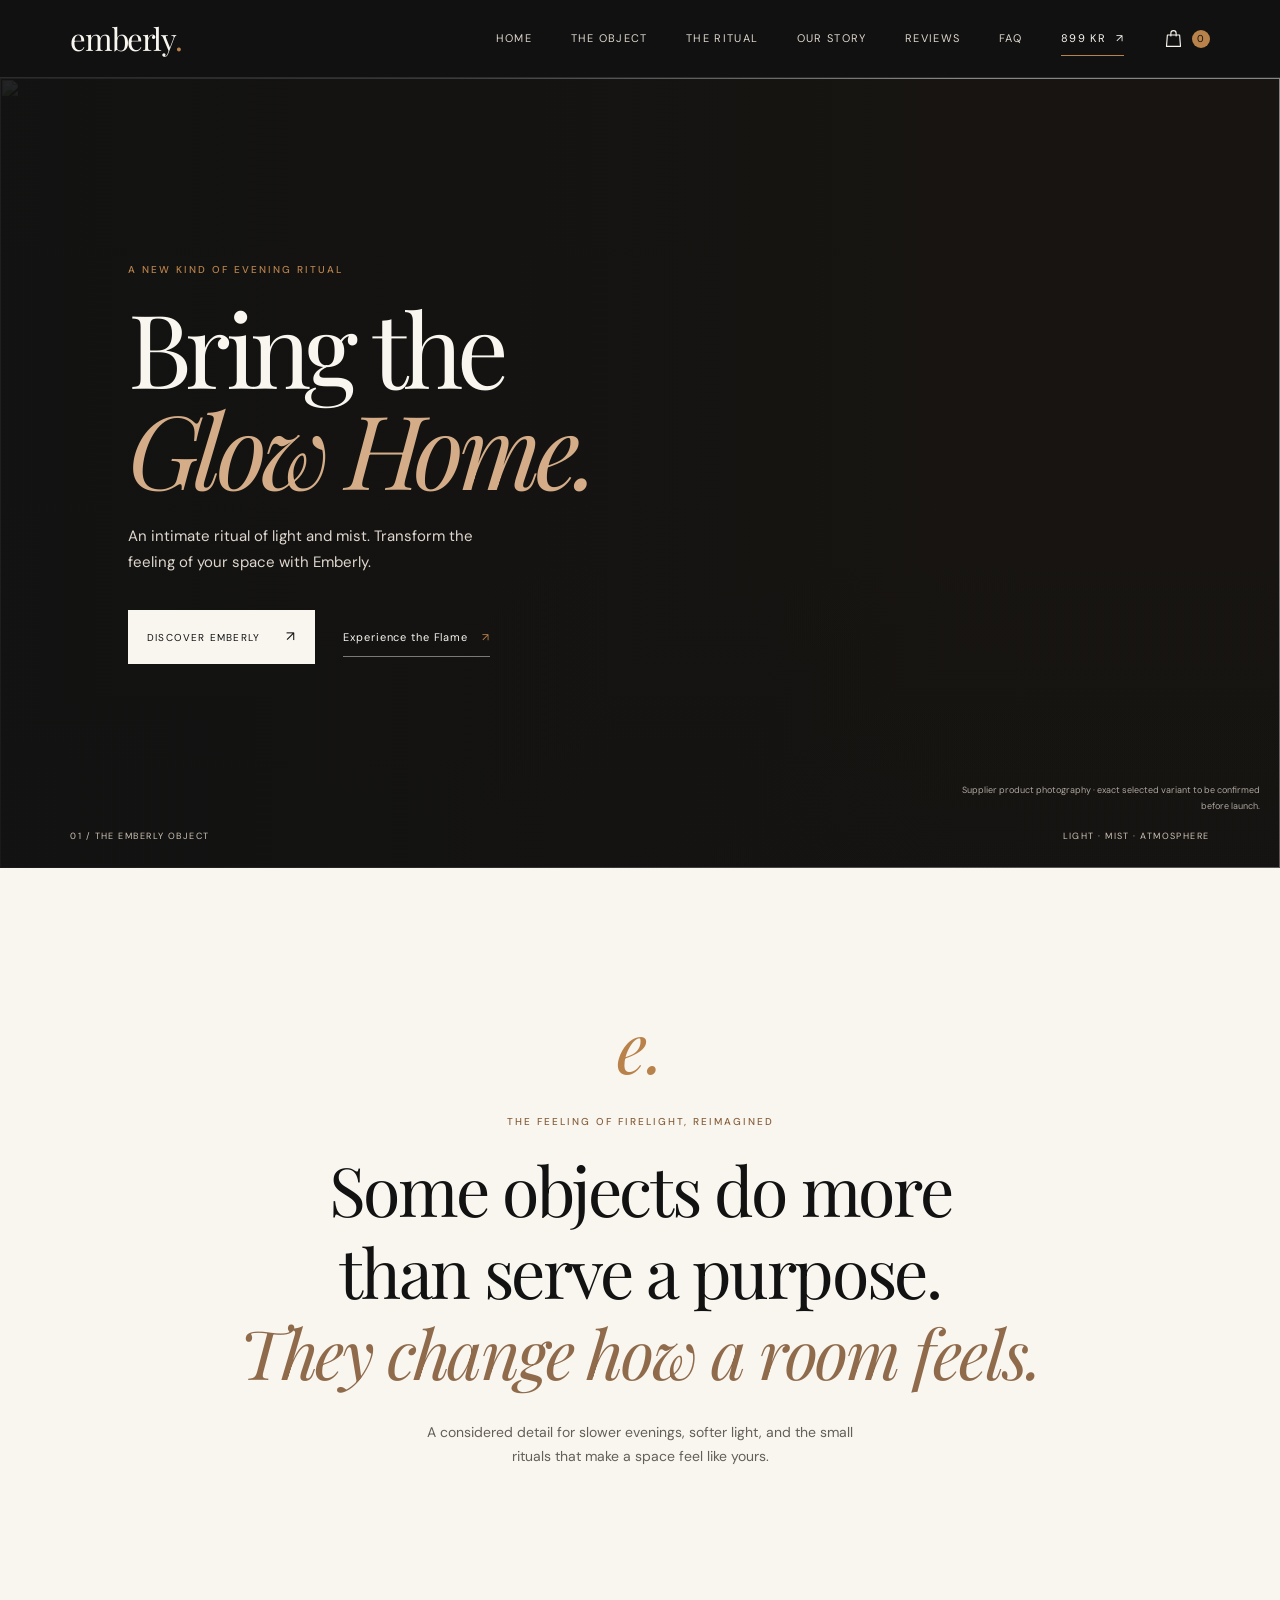
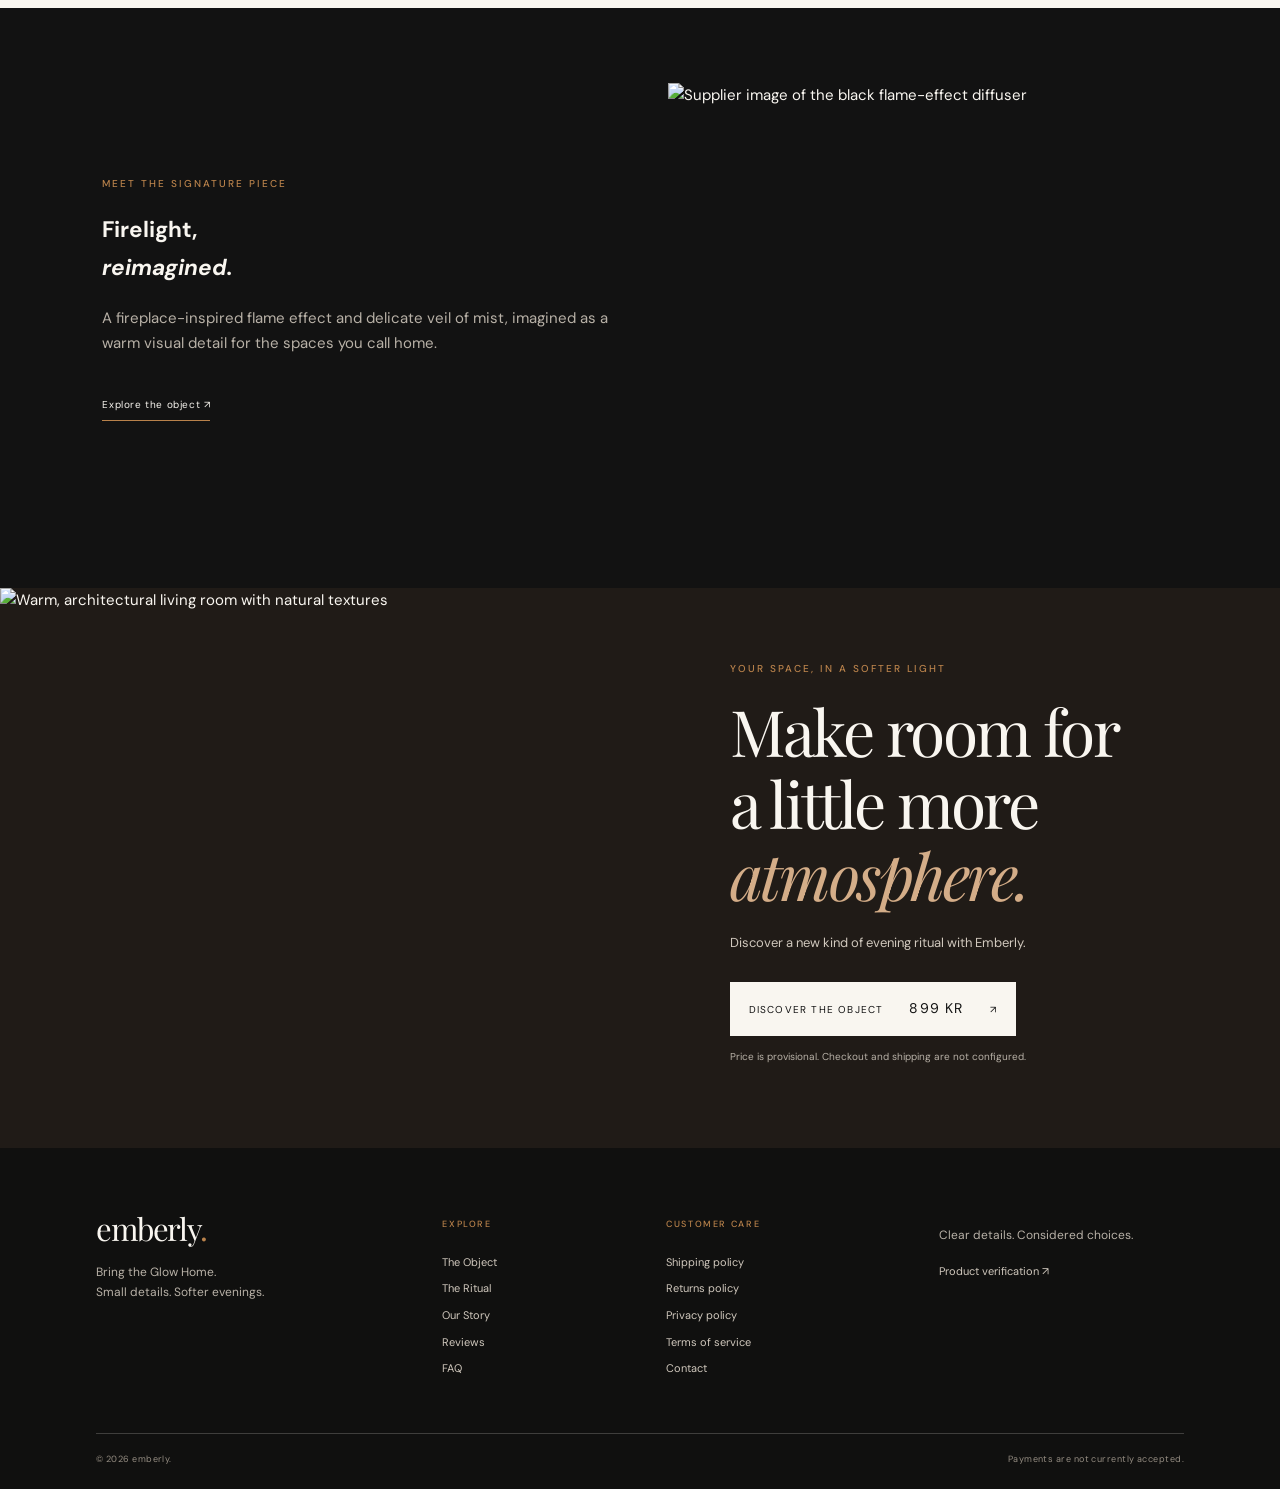
==== commit 8916f435: "Separate homepage from product, ritual, story and reviews pages" ====
--- a/index.html
+++ b/index.html
@@ -1,109 +1,22 @@
-<!doctype html>
-<html lang="en">
-<head>
-<meta charset="utf-8"><meta name="viewport" content="width=device-width,initial-scale=1">
-<title>emberly. — Bring the Glow Home</title>
-<meta name="description" content="Discover Emberly’s fireplace-inspired flame diffuser: an intimate ritual of light and mist for the spaces you call home.">
-<meta property="og:title" content="emberly. — Bring the Glow Home"><meta property="og:description" content="An intimate ritual of light and mist. Bring the glow home with Emberly."><meta property="og:type" content="website"><meta property="og:image" content="https://oss-cf.cjdropshipping.com/product/2024/10/05/02/25533908-2302-4325-bfa8-7e447d12a8d3_trans.jpeg">
-<meta name="theme-color" content="#121212"><link rel="icon" href="favicon.svg" type="image/svg+xml"><link rel="preconnect" href="https://oss-cf.cjdropshipping.com"><link rel="preconnect" href="https://fonts.googleapis.com"><link rel="preconnect" href="https://fonts.gstatic.com" crossorigin><link rel="stylesheet" href="styles.css"><script defer src="product-config.js"></script><script defer src="store.js"></script>
-</head>
-<body>
-<a class="skip-link" href="#main">Skip to content</a>
-<header class="site-header">
-  <a class="wordmark" href="index.html" aria-label="Emberly home">emberly<span>.</span></a>
-  <button class="menu-toggle" type="button" aria-expanded="false" aria-controls="primary-nav" aria-label="Open navigation"><span></span><span></span></button>
-  <nav class="nav" id="primary-nav" aria-label="Main navigation">
-    <a href="#the-object">The Object</a><a href="#the-ritual">The Ritual</a><a href="#reviews">Reviews</a>
-    <a class="nav-buy" href="#the-object"><span data-price>899 kr</span><span aria-hidden="true"> ↗</span></a>
-    <a class="bag-link" href="cart.html" aria-label="Shopping bag"><svg viewBox="0 0 24 24" aria-hidden="true"><path d="M5 8h14l1 13H4L5 8Z"/><path d="M9 9V6a3 3 0 0 1 6 0v3"/></svg><span class="bag-count" aria-label="Items in bag">0</span></a>
-  </nav>
-</header>
-<main id="main">
-  <section class="hero">
-    <div class="hero-image" aria-hidden="true"><img src="https://oss-cf.cjdropshipping.com/product/2024/10/05/02/25533908-2302-4325-bfa8-7e447d12a8d3_trans.jpeg" alt="" fetchpriority="high"></div>
-    <div class="hero-shade"></div>
-    <div class="hero-content">
-      <p class="eyebrow">A new kind of evening ritual</p>
-      <h1>Bring the<br><em>Glow Home.</em></h1>
-      <p class="hero-copy">An intimate ritual of light and mist. Transform the feeling of your space with Emberly.</p>
-      <div class="hero-actions"><a class="button button-cream" href="#the-object">Discover Emberly <span aria-hidden="true">↗</span></a><button class="text-link" type="button" data-experience-flame>Experience the Flame <span aria-hidden="true">↓</span></button></div>
-    </div>
-    <div class="hero-caption"><span>01 / THE EMBERLY OBJECT</span><span>LIGHT · MIST · ATMOSPHERE</span></div>
-    <div class="hero-note">Supplier product photography · exact selected variant to be confirmed before launch.</div>
-  </section>
-
-  <section class="intro-section section-cream reveal">
-    <div class="intro-mark">e.</div>
-    <p class="eyebrow">The feeling of firelight, reimagined</p>
-    <h2>Some objects do more<br>than serve a purpose.<br><em>They change how a room feels.</em></h2>
-    <p class="intro-copy">A considered detail for slower evenings, softer light, and the small rituals that make a space feel like yours.</p>
-  </section>
-
-  <section class="object-section" id="the-object">
-    <div class="section-kicker"><span>THE OBJECT</span><span>01 — 03</span></div>
-    <div class="object-grid">
-      <div class="gallery reveal">
-        <div class="gallery-frame"><img id="gallery-main" src="https://oss-cf.cjdropshipping.com/product/2024/10/05/02/25533908-2302-4325-bfa8-7e447d12a8d3_trans.jpeg" alt="Black fireplace-style diffuser with illuminated ember bed and flame-like mist" loading="lazy" decoding="async"></div>
-        <div class="gallery-thumbs" id="gallery-thumbs" aria-label="Choose product image"></div>
-        <p class="image-disclaimer">Product imagery supplied with the supplier listing. Confirm permission for commercial use before publishing.</p>
-      </div>
-      <div class="product-details reveal">
-        <p class="eyebrow">The signature piece</p>
-        <h2 data-product-name>3D Flame Fireplace Diffuser</h2>
-        <p class="product-description" data-product-description>Firelight, reimagined. Emberly brings a fireplace-inspired flame effect and a delicate veil of mist into your evening ritual, creating a softer atmosphere for the spaces you call home.</p>
-        <div class="product-price-row"><strong data-price>899 kr</strong><span>Proposed price · SEK</span></div>
-        <div class="price-disclaimer">Test price only. Final price and exact variant must be confirmed before launch.</div>
-        <div class="purchase-controls"><label for="product-quantity">Quantity</label><div class="quantity-control"><button type="button" id="qty-minus" aria-label="Decrease quantity">−</button><output id="qty-display" for="product-quantity">1</output><button type="button" id="qty-plus" aria-label="Increase quantity">+</button></div><input id="product-quantity" type="number" min="1" max="99" step="1" value="1" inputmode="numeric" aria-label="Quantity" class="visually-hidden"></div>
-        <button class="button button-cream button-wide" type="button" data-add-to-cart>Add to Bag <span data-price>899 kr</span></button>
-        <p class="checkout-note">Checkout is not yet available. Adding to bag does not place an order or take payment.</p>
-        <div class="detail-rule"></div>
-        <div class="detail-line"><span>01</span><p>Flame-like mist and light — a simulated effect, never a real fire.</p></div>
-        <div class="detail-line"><span>02</span><p>Matte-black fireplace-inspired form with an illuminated ember-bed detail.</p></div>
-        <div class="detail-line"><span>03</span><p>Exact specifications and included accessories will be confirmed for the selected variant before launch.</p></div>
-        <a class="underlined-link" href="supplier.html">Product details & verification notes <span>↗</span></a>
-      </div>
-    </div>
-  </section>
-
-  <section class="ritual-section" id="the-ritual">
-    <div class="section-kicker"><span>THE RITUAL</span><span>02 — 03</span></div>
-    <div class="ritual-heading reveal"><p class="eyebrow">An atmosphere, not an accessory</p><h2>Make the everyday<br><em>feel a little different.</em></h2></div>
-    <article class="ritual-row ritual-one reveal">
-      <div class="ritual-image"><img src="https://oss-cf.cjdropshipping.com/product/2024/10/05/02/d7e6b9b4-bb74-4a16-ae62-9a00ac910c44_trans.jpeg" alt="Flame-effect diffuser glowing warmly in a softly lit interior" loading="lazy"></div>
-      <div class="ritual-copy"><span class="roman">I.</span><p class="eyebrow">Light, reimagined</p><h3>Flame-inspired<br>light.</h3><p>A veil of illuminated mist creates the impression of a small, living flame. A visual focal point for a room, without a real fire.</p></div>
-    </article>
-    <article class="ritual-row ritual-two reveal">
-      <div class="ritual-image"><img src="https://oss-cf.cjdropshipping.com/product/2024/10/05/02/aac883f7-05a6-41ca-af43-dafd412f7fe5_trans.jpeg" alt="Supplier image showing flame-like mist in different light colors" loading="lazy"></div>
-      <div class="ritual-copy"><span class="roman">II.</span><p class="eyebrow">A softer atmosphere</p><h3>Space to<br>slow down.</h3><p>Gentle visual movement and a warm focal point invite a more considered mood. No performance promises—just an object designed to be seen.</p></div>
-    </article>
-    <article class="ritual-row ritual-three reveal">
-      <div class="ritual-image"><img src="https://images.unsplash.com/photo-1618221195710-dd6b41faaea6?auto=format&fit=crop&w=1400&q=82" alt="Understated interior with warm neutrals and tactile materials" loading="lazy"></div>
-      <div class="ritual-copy"><span class="roman">III.</span><p class="eyebrow">The evening, made yours</p><h3>A ritual of<br>your own.</h3><p>Settle into a book, reset your desk, or let the day draw to a close. Emberly is imagined as one small part of the spaces you make personal.</p></div>
-    </article>
-  </section>
-
-  <section class="manifesto-section reveal" id="our-story">
-    <div class="manifesto-image"><img src="https://images.unsplash.com/photo-1600210492486-724fe5c67fb0?auto=format&fit=crop&w=1600&q=85" alt="Warm, architectural living space with layered textures" loading="lazy"></div>
-    <div class="manifesto-copy"><p class="eyebrow">A note on atmosphere</p><h2>Not more things.<br><em>More feeling.</em></h2><p>We believe a room becomes personal through the details you choose to keep close: the light at the end of the day, a favourite chair, the familiar ritual of switching off the noise.</p><p>Emberly is a home-ambience concept built around that idea. We present the object honestly, make space for its visual character, and share the practical details that help you choose with confidence.</p><a class="underlined-link" href="why.html">A little more about Emberly <span>↗</span></a></div>
-  </section>
-
-  <section class="review-section section-cream reveal" id="reviews">
-    <p class="eyebrow">A considered first impression</p>
-    <h2>Designed to draw<br>the eye, not the noise.</h2>
-    <p class="review-copy">We’re preparing Emberly for its first customers. Rather than invent reviews or star ratings, we’ll let genuine experiences speak when they’re available.</p>
-    <div class="review-detail"><span>THE FORM</span><span>THE FLAME EFFECT</span><span>THE EVENING RITUAL</span></div>
-  </section>
-
-  <section class="final-cta reveal">
-    <div class="final-cta-image"><img src="https://oss-cf.cjdropshipping.com/product/2024/10/05/02/25533908-2302-4325-bfa8-7e447d12a8d3_trans.jpeg" alt="Emberly's fireplace-inspired diffuser with warm flame-like mist" loading="lazy"></div>
-    <div class="final-cta-copy"><p class="eyebrow">Your space, in a softer light</p><h2>Make room for<br>a little more <em>atmosphere.</em></h2><p>Discover a new kind of evening ritual with Emberly.</p><a class="button button-cream" href="#the-object">Discover the object <span data-price>899 kr</span></a><p class="checkout-note">Price is provisional. Checkout and shipping are not configured.</p></div>
-  </section>
-</main>
-<footer class="site-footer">
-  <div class="footer-top"><div class="footer-brand"><a class="wordmark" href="index.html">emberly<span>.</span></a><p>Bring the Glow Home.<br>Small details. Softer evenings.</p></div>
-  <div class="footer-column"><h2>Explore</h2><a href="#the-object">The Object</a><a href="#the-ritual">The Ritual</a><a href="#reviews">Reviews</a><a href="why.html">Our story</a></div>
-  <div class="footer-column"><h2>Customer care</h2><a href="shipping.html">Shipping policy</a><a href="returns.html">Returns policy</a><a href="privacy.html">Privacy policy</a><a href="terms.html">Terms of service</a><a href="faq.html#contact">Contact</a></div>
-  <div class="footer-note"><p>Clear details. Considered choices.</p><a href="supplier.html">Supplier & product verification ↗</a></div></div>
-  <div class="footer-bottom"><span>© <span id="copyright-year">2026</span> emberly.</span><span>Bring the Glow Home.</span><span>Payments are not currently accepted.</span></div>
-</footer>
-</body></html>+<!doctype html><html lang="en"><head><meta charset="utf-8"><meta name="viewport" content="width=device-width,initial-scale=1"><title>Bring the Glow Home — emberly.</title><meta name="description" content="Discover Emberly's fireplace-inspired flame diffuser. An intimate ritual of light and mist for the spaces you call home."><meta property="og:title" content="Bring the Glow Home — emberly."><meta property="og:description" content="Discover Emberly's fireplace-inspired flame diffuser. An intimate ritual of light and mist for the spaces you call home."><meta property="og:type" content="website"><link rel="icon" href="favicon.svg" type="image/svg+xml"><link rel="preconnect" href="https://oss-cf.cjdropshipping.com"><link rel="stylesheet" href="styles.css"><script defer src="product-config.js"></script><script defer src="store.js"></script></head><body><a class="skip-link" href="#main">Skip to content</a><header class="site-header">
+<a class="wordmark" href="index.html" aria-label="Emberly home">emberly<span>.</span></a>
+<button class="menu-toggle" type="button" aria-expanded="false" aria-controls="primary-nav" aria-label="Open navigation"><span></span><span></span></button>
+<nav class="nav" id="primary-nav" aria-label="Main navigation">
+<a href="index.html">Home</a><a href="shop.html">The Object</a><a href="ritual.html">The Ritual</a><a href="why.html">Our Story</a><a href="reviews.html">Reviews</a><a href="faq.html">FAQ</a>
+<a class="nav-buy" href="shop.html#purchase"><span data-price></span><span aria-hidden="true"> ↗</span></a>
+<a class="bag-link" href="cart.html" aria-label="Shopping bag"><svg viewBox="0 0 24 24" aria-hidden="true"><path d="M5 8h14l1 13H4L5 8Z"/><path d="M9 9V6a3 3 0 0 1 6 0v3"/></svg><span class="bag-count" aria-label="Items in bag">0</span></a>
+</nav></header><main id="main">
+<section class="hero">
+<div class="hero-image" aria-hidden="true"><img src="https://oss-cf.cjdropshipping.com/product/2024/10/05/02/25533908-2302-4325-bfa8-7e447d12a8d3_trans.jpeg" alt="" fetchpriority="high"></div><div class="hero-shade"></div>
+<div class="hero-content"><p class="eyebrow">A new kind of evening ritual</p><h1>Bring the<br><em>Glow Home.</em></h1><p class="hero-copy">An intimate ritual of light and mist. Transform the feeling of your space with Emberly.</p>
+<div class="hero-actions"><a class="button button-cream" href="shop.html">Discover Emberly <span aria-hidden="true">↗</span></a><a class="text-link" href="ritual.html">Experience the Flame <span aria-hidden="true">↗</span></a></div></div>
+<div class="hero-caption"><span>01 / THE EMBERLY OBJECT</span><span>LIGHT · MIST · ATMOSPHERE</span></div><div class="hero-note">Supplier product photography · exact selected variant to be confirmed before launch.</div></section>
+<section class="intro-section section-cream"><div class="intro-mark">e.</div><p class="eyebrow">The feeling of firelight, reimagined</p><h2>Some objects do more<br>than serve a purpose.<br><em>They change how a room feels.</em></h2><p class="intro-copy">A considered detail for slower evenings, softer light, and the small rituals that make a space feel like yours.</p></section>
+<section class="section split"><div><p class="eyebrow">Meet the signature piece</p><h2>Firelight,<br><em>reimagined.</em></h2><p class="muted">A fireplace-inspired flame effect and delicate veil of mist, imagined as a warm visual detail for the spaces you call home.</p><a class="underlined-link" href="shop.html">Explore the object ↗</a></div><img src="https://oss-cf.cjdropshipping.com/product/2024/10/05/02/d7e6b9b4-bb74-4a16-ae62-9a00ac910c44_trans.jpeg" alt="Supplier image of the black flame-effect diffuser" loading="lazy"></section>
+<section class="final-cta"><div class="final-cta-image"><img src="https://images.unsplash.com/photo-1600210492486-724fe5c67fb0?auto=format&fit=crop&w=1400&q=82" alt="Warm, architectural living room with natural textures" loading="lazy"></div><div class="final-cta-copy"><p class="eyebrow">Your space, in a softer light</p><h2>Make room for<br>a little more <em>atmosphere.</em></h2><p>Discover a new kind of evening ritual with Emberly.</p><a class="button button-cream" href="shop.html">Discover the object <span data-price></span> ↗</a><p class="checkout-note">Price is provisional. Checkout and shipping are not configured.</p></div></section>
+</main><footer class="site-footer">
+<div class="footer-top"><div class="footer-brand"><a class="wordmark" href="index.html">emberly<span>.</span></a><p>Bring the Glow Home.<br>Small details. Softer evenings.</p></div>
+<div class="footer-column"><h2>Explore</h2><a href="shop.html">The Object</a><a href="ritual.html">The Ritual</a><a href="why.html">Our Story</a><a href="reviews.html">Reviews</a><a href="faq.html">FAQ</a></div>
+<div class="footer-column"><h2>Customer care</h2><a href="shipping.html">Shipping policy</a><a href="returns.html">Returns policy</a><a href="privacy.html">Privacy policy</a><a href="terms.html">Terms of service</a><a href="faq.html#contact">Contact</a></div>
+<div class="footer-note"><p>Clear details. Considered choices.</p><a href="supplier.html">Product verification ↗</a></div></div>
+<div class="footer-bottom"><span>© 2026 emberly.</span><span>Payments are not currently accepted.</span></div></footer></body></html>
--- a/styles.css
+++ b/styles.css
@@ -1,5 +1,17 @@
-@import url('https://fonts.googleapis.com/css2?family=DM+Sans:wght@400;500;600;700&family=Playfair+Display:wght@400;500;600&display=swap');
-:root{--ink:#171714;--black:#10100f;--ember:#e77c35;--cream:#f4eee4;--taupe:#b9aa98;--line:rgba(244,238,228,.16);--serif:'Playfair Display',Georgia,serif;--sans:'DM Sans',Arial,sans-serif}
-*{box-sizing:border-box}html{scroll-behavior:smooth}body{margin:0;background:var(--black);color:var(--cream);font:15px/1.65 var(--sans)}a{color:inherit;text-decoration:none}button,input{font:inherit}button,a{ -webkit-tap-highlight-color:transparent}button{cursor:pointer}.announcement{padding:8px 16px;text-align:center;background:#27211b;color:#e9c6a6;font-size:11px;letter-spacing:.12em;text-transform:uppercase}.header{height:78px;padding:0 5vw;display:flex;align-items:center;justify-content:space-between;border-bottom:1px solid var(--line);position:sticky;top:0;background:rgba(16,16,15,.92);backdrop-filter:blur(14px);z-index:20}.logo{font:500 29px var(--serif);letter-spacing:.03em}.logo span{color:var(--ember)}.nav{display:flex;gap:30px;align-items:center;font-size:12px;letter-spacing:.07em;text-transform:uppercase}.nav a:hover,.footer a:hover{color:var(--ember)}.bag-link{border:1px solid var(--line);padding:9px 13px}.bag-count{color:var(--ember)}.menu-toggle{display:none;background:none;border:0;color:var(--cream);font-size:23px}.hero{min-height:calc(100svh - 110px);display:grid;grid-template-columns:1fr 1fr;align-items:center;padding:7vw 8vw;gap:5vw;background:radial-gradient(ellipse at 72% 55%,rgba(231,124,53,.14),transparent 44%),linear-gradient(120deg,#10100f,#1a1713)}.eyebrow{color:var(--ember);font-size:11px;letter-spacing:.22em;text-transform:uppercase}.hero h1,.page-hero h1{font:400 clamp(52px,7vw,100px)/1.04 var(--serif);letter-spacing:-.045em;margin:20px 0}.hero h1 em,.page-hero h1 em{font-weight:400;color:#d8b18f}.hero p{max-width:440px;color:#c4b9ab;font-size:16px}.actions{display:flex;gap:12px;flex-wrap:wrap;margin-top:30px}.btn{display:inline-flex;align-items:center;justify-content:center;padding:14px 21px;border:1px solid var(--ember);background:var(--ember);color:#17120e;font-size:11px;font-weight:700;letter-spacing:.12em;text-transform:uppercase;transition:transform .2s,background .2s}.btn:hover{transform:translateY(-2px);background:#f09450}.btn.secondary{background:transparent;color:var(--cream);border-color:#716355}.btn.secondary:hover{border-color:var(--ember)}.hero-art{position:relative;min-height:500px;display:flex;align-items:center;justify-content:center}.hero-art:before{content:"";position:absolute;width:75%;aspect-ratio:1;border-radius:50%;background:radial-gradient(circle,rgba(231,124,53,.2),transparent 67%);filter:blur(12px)}.hero-art img{position:relative;width:100%;height:570px;object-fit:cover;object-position:center;border:1px solid rgba(231,124,53,.25);filter:saturate(.78);mask-image:linear-gradient(to bottom,black 78%,transparent 100%)}.image-note{position:absolute;bottom:24px;left:0;background:#171714d9;padding:12px 16px;color:#c7b8a8;font-size:11px;max-width:260px}.section{padding:100px 8vw}.section-head{display:flex;justify-content:space-between;align-items:end;gap:30px;margin-bottom:36px}.section h2,.section-head h2{font:400 clamp(36px,4vw,58px)/1.1 var(--serif);margin:8px 0}.muted{color:#b9afa2}.feature-grid{display:grid;grid-template-columns:repeat(3,1fr);gap:1px;background:#393128;border:1px solid #393128}.feature{background:var(--black);padding:30px;min-height:180px}.feature .num{color:var(--ember);font:24px var(--serif)}.feature h3{font:24px var(--serif);font-weight:400;margin:14px 0 8px}.feature p{font-size:13px;color:#b9afa2}.split{display:grid;grid-template-columns:1fr 1fr;gap:7vw;align-items:center}.split img{width:100%;max-height:560px;object-fit:cover}.split h2{font:400 clamp(38px,5vw,66px)/1.1 var(--serif)}.product-preview{display:grid;grid-template-columns:1.1fr 1fr;background:#1a1814}.product-preview img{width:100%;height:500px;object-fit:cover}.product-copy{padding:clamp(28px,5vw,70px);align-self:center}.price{font-size:22px;margin:16px 0}.small-note{font-size:12px;color:#a99d8f}.page-hero{padding:90px 8vw 75px;background:radial-gradient(ellipse at 80% 30%,rgba(231,124,53,.13),transparent 40%),#151411}.page-hero h1{max-width:850px}.page-hero p{max-width:650px;color:#c5b9aa}.product-layout{display:grid;grid-template-columns:minmax(0,1.2fr) minmax(320px,.8fr);gap:5vw;padding:65px 7vw}.gallery-main{width:100%;height:min(66vw,650px);object-fit:cover;background:#201c17}.thumbs{display:flex;gap:10px;margin-top:12px}.thumb{width:82px;height:82px;border:1px solid transparent;padding:0;background:#24201b}.thumb[aria-pressed=true]{border-color:var(--ember)}.thumb img{width:100%;height:100%;object-fit:cover}.purchase{align-self:start;position:sticky;top:115px}.purchase h1{font:400 clamp(35px,4vw,54px)/1.1 var(--serif);margin:12px 0}.purchase .description{color:#bdb2a5}.purchase .btn{width:100%;margin-top:12px}.quantity{display:flex;align-items:center;border:1px solid #4c443a;width:max-content;margin:22px 0}.quantity button{background:transparent;color:var(--cream);border:0;width:42px;height:42px}.quantity output{min-width:30px;text-align:center}.spec-list{padding:0;list-style:none;border-top:1px solid var(--line);margin-top:28px}.spec-list li{padding:12px 0;border-bottom:1px solid var(--line);font-size:13px;color:#c6b9aa}.spec-list li:before{content:'—';color:var(--ember);margin-right:12px}.notice{border:1px solid #554437;padding:15px;font-size:12px;color:#c5b9aa;margin:20px 0}.accordion{border-top:1px solid var(--line)}.accordion details{border-bottom:1px solid var(--line);padding:18px 0}.accordion summary{cursor:pointer;list-style:none;font-size:14px}.accordion summary:after{content:'+';float:right;color:var(--ember)}.accordion details[open] summary:after{content:'−'}.accordion details p{color:#b9afa2;font-size:13px;max-width:800px}.cart-wrap{max-width:1000px;margin:auto;padding:70px 7vw 110px}.cart-row{display:grid;grid-template-columns:110px 1fr auto;gap:22px;padding:22px 0;border-bottom:1px solid var(--line);align-items:center}.cart-row img{width:110px;height:110px;object-fit:cover}.cart-row h3{font:22px var(--serif);margin:0}.cart-row .quantity{margin:10px 0}.remove{border:0;background:none;color:#c6a48b;text-decoration:underline;font-size:12px}.cart-summary{margin:30px 0 0 auto;max-width:360px}.cart-summary .btn{width:100%}.empty{text-align:center;padding:70px 0}.footer{padding:50px 8vw;border-top:1px solid var(--line);display:grid;grid-template-columns:2fr 1fr 1fr;gap:40px;color:#b8ac9f;font-size:12px}.footer h4{color:var(--cream);font-weight:500;text-transform:uppercase;letter-spacing:.1em;font-size:11px}.footer-links{display:grid;gap:10px}.footer .logo{color:var(--cream)}.footer-bottom{padding:15px 8vw;border-top:1px solid var(--line);font-size:11px;color:#8f8477;display:flex;justify-content:space-between}.toast{position:fixed;bottom:24px;right:24px;background:var(--cream);color:var(--ink);padding:14px 20px;z-index:40;box-shadow:0 12px 40px #0008}.toast[hidden]{display:none}.lifestyle-grid{display:grid;grid-template-columns:1.2fr .8fr;gap:16px}.lifestyle-grid img{width:100%;height:340px;object-fit:cover}.lifestyle-grid img:last-child{height:240px;margin-top:16px}.fineprint{font-size:11px;color:#958a7d}
-@media(max-width:760px){.header{height:68px;padding:0 5vw}.menu-toggle{display:block}.nav{display:none;position:absolute;top:68px;left:0;right:0;background:#151411;padding:25px 6vw;flex-direction:column;align-items:flex-start;gap:20px;border-bottom:1px solid var(--line)}.nav.open{display:flex}.hero{grid-template-columns:1fr;padding:65px 6vw 35px;gap:25px;min-height:auto}.hero h1{font-size:58px}.hero-art{min-height:300px}.hero-art img{height:360px}.section{padding:65px 6vw}.section-head{display:block}.feature-grid{grid-template-columns:1fr}.feature{min-height:auto}.split,.product-preview,.product-layout{grid-template-columns:1fr}.split{gap:28px}.product-preview img{height:320px}.product-layout{padding:35px 6vw;gap:35px}.gallery-main{height:100vw;max-height:520px}.purchase{position:static}.page-hero{padding:65px 6vw 45px}.page-hero h1{font-size:54px}.cart-wrap{padding:40px 6vw 70px}.cart-row{grid-template-columns:78px 1fr;gap:14px}.cart-row img{width:78px;height:92px}.cart-row>strong{grid-column:2}.footer{grid-template-columns:1fr 1fr;padding:40px 6vw}.footer>div:first-child{grid-column:1/-1}.footer-bottom{padding:15px 6vw;gap:10px;flex-wrap:wrap}.lifestyle-grid{grid-template-columns:1fr}.lifestyle-grid img,.lifestyle-grid img:last-child{height:270px;margin:0}}
-@media(prefers-reduced-motion:reduce){*,*::before,*::after{scroll-behavior:auto!important;transition:none!important;animation:none!important}}+@import url('https://fonts.googleapis.com/css2?family=DM+Sans:wght@400;500;600;700&family=Playfair+Display:ital,wght@0,400;0,500;1,400;1,500&display=swap');
+:root{--charcoal:#121212;--cream:#F9F6F0;--amber:#B9824B;--burnt:#A95732;--warm-gray:#B8B1A7;--line-dark:rgba(249,246,240,.2);--line-light:rgba(18,18,18,.18);--serif:'Playfair Display',Georgia,serif;--sans:'DM Sans',Arial,sans-serif}
+*{box-sizing:border-box}html{scroll-behavior:smooth;scroll-padding-top:95px}body{margin:0;background:var(--charcoal);color:var(--cream);font:15px/1.7 var(--sans);-webkit-font-smoothing:antialiased}img{display:block;width:100%;height:auto}a{color:inherit;text-decoration:none}button,input{font:inherit}button{cursor:pointer}a,button{-webkit-tap-highlight-color:transparent}button:focus-visible,a:focus-visible,input:focus-visible{outline:2px solid var(--amber);outline-offset:4px}.skip-link{position:absolute;top:-100px;left:12px;z-index:99;background:var(--cream);color:var(--charcoal);padding:10px}.skip-link:focus{top:12px}.visually-hidden{position:absolute!important;width:1px!important;height:1px!important;padding:0!important;margin:-1px!important;overflow:hidden!important;clip:rect(0,0,0,0)!important;white-space:nowrap!important;border:0!important}
+.site-header,.header{height:78px;position:sticky;top:0;z-index:50;display:flex;align-items:center;justify-content:space-between;padding:0 clamp(20px,5.5vw,84px);background:rgba(18,18,18,.94);border-bottom:1px solid rgba(249,246,240,.12);backdrop-filter:blur(12px)}.wordmark,.logo{font:400 31px/1 var(--serif);letter-spacing:-.045em;white-space:nowrap}.wordmark span,.logo span{color:var(--amber)}.nav{display:flex;align-items:center;gap:clamp(18px,3vw,42px);font-size:11px;letter-spacing:.12em;text-transform:uppercase}.nav>a:not(.nav-buy):not(.bag-link){color:#ddd6cc;transition:color .2s}.nav>a:hover,.footer a:hover{color:var(--amber)}.nav-buy{display:flex;gap:10px;align-items:center;border-bottom:1px solid var(--amber);padding:8px 0;color:var(--cream)}.bag-link{display:flex;align-items:center;gap:8px;position:relative}.bag-link svg{width:21px;height:21px;fill:none;stroke:currentColor;stroke-width:1.3;stroke-linecap:round;stroke-linejoin:round}.bag-count{display:inline-grid;place-items:center;min-width:18px;height:18px;font-size:10px;color:var(--charcoal);background:var(--amber);border-radius:50%;letter-spacing:0}.menu-toggle{display:none}
+.hero{min-height:min(790px,calc(100svh - 78px));position:relative;isolation:isolate;display:flex;align-items:center;overflow:hidden;background:#181511}.hero-image,.hero-shade{position:absolute;inset:0;z-index:-2}.hero-image img{width:100%;height:100%;object-fit:cover;object-position:center 54%;filter:brightness(.78) saturate(.78)}.hero-shade{z-index:-1;background:linear-gradient(90deg,rgba(18,18,18,.9) 0%,rgba(18,18,18,.7) 34%,rgba(18,18,18,.12) 75%),linear-gradient(0deg,rgba(18,18,18,.4),transparent 40%)}.hero-content{width:min(610px,90%);margin-left:clamp(24px,10vw,150px);padding:80px 0 100px}.eyebrow{margin:0 0 18px;color:var(--amber);font-size:10px;font-weight:500;letter-spacing:.2em;line-height:1.6;text-transform:uppercase}.hero h1{font:400 clamp(56px,8vw,108px)/.99 var(--serif);letter-spacing:-.055em;margin:0 0 26px}.hero h1 em,.intro-section h2 em,.ritual-heading h2 em,.manifesto-copy h2 em,.review-section h2 em,.final-cta h2 em{font-weight:400;color:#d4ad88}.hero-copy{max-width:390px;color:#ded6cc;font-size:15px}.hero-actions{display:flex;align-items:center;gap:28px;flex-wrap:wrap;margin-top:35px}.button,.btn{display:inline-flex;align-items:center;justify-content:space-between;gap:26px;min-height:50px;padding:14px 18px;border:1px solid transparent;font-size:10px;letter-spacing:.12em;text-transform:uppercase;transition:background .2s,border-color .2s,color .2s}.button span{font-size:14px}.button-cream,.btn{background:var(--cream);color:var(--charcoal)}.button-cream:hover,.btn:hover{background:#e9dfd1}.button-dark{background:var(--charcoal);color:var(--cream)}.button-dark:hover{background:#302923}.button-wide{width:100%;margin-top:18px}.text-link{border:0;background:none;color:var(--cream);padding:10px 0;border-bottom:1px solid rgba(249,246,240,.45);font-size:11px;letter-spacing:.08em}.text-link span{margin-left:10px;color:var(--amber)}.hero-caption{position:absolute;bottom:24px;left:clamp(24px,5.5vw,84px);right:clamp(24px,5.5vw,84px);display:flex;justify-content:space-between;color:#d0c5b7;font-size:9px;letter-spacing:.16em}.hero-note{position:absolute;right:20px;bottom:54px;color:#ded6cc;font-size:9px;max-width:300px;text-align:right;opacity:.75}
+.section-cream{background:var(--cream);color:var(--charcoal)}.intro-section{text-align:center;padding:130px 22px 140px;position:relative;overflow:hidden}.intro-mark{font:italic 70px var(--serif);color:var(--amber);margin-bottom:22px}.intro-section .eyebrow{color:#87603d}.intro-section h2{font:400 clamp(34px,5.4vw,68px)/1.2 var(--serif);letter-spacing:-.035em;margin:0 auto;max-width:920px}.intro-section h2 em{color:#8f6b4c}.intro-copy{max-width:450px;margin:28px auto 0;color:#645f58;font-size:14px}
+.object-section,.ritual-section{padding:88px clamp(22px,7.5vw,110px) 120px}.section-kicker{display:flex;justify-content:space-between;padding-bottom:16px;border-bottom:1px solid var(--line-dark);font-size:9px;letter-spacing:.18em;color:var(--warm-gray)}.object-grid{display:grid;grid-template-columns:minmax(0,1.08fr) minmax(330px,.78fr);gap:clamp(45px,8vw,120px);align-items:start;padding-top:54px}.gallery-frame{background:#211e1a;min-height:460px;display:grid;place-items:center;overflow:hidden}.gallery-frame img{width:100%;height:100%;max-height:670px;aspect-ratio:4/5;object-fit:contain;background:#211e1a;cursor:zoom-in}.gallery-thumbs,.thumbs{display:flex;gap:10px;margin-top:12px;overflow-x:auto;padding-bottom:3px}.gallery-thumb,.thumb{flex:0 0 76px;width:76px;padding:0;border:1px solid transparent;background:transparent;opacity:.7}.gallery-thumb[aria-pressed=true],.thumb[aria-pressed=true]{border-color:var(--amber);opacity:1}.gallery-thumb img,.thumb img{height:82px;object-fit:cover}.image-disclaimer,.fine-print,.checkout-note,.fineprint{font-size:10px;line-height:1.65;color:var(--warm-gray)}.product-details,.purchase{padding-top:12px}.product-details h2{font:400 clamp(36px,4vw,55px)/1.12 var(--serif);letter-spacing:-.035em;margin:0 0 18px}.product-description,.description{font-size:14px;color:#d0c8bd;line-height:1.9}.product-price-row{display:flex;align-items:baseline;gap:14px;margin-top:28px}.product-price-row strong,.price{font:400 28px var(--serif)}.product-price-row span{font-size:10px;color:var(--warm-gray)}.price-disclaimer{font-size:10px;color:#d4b28e;margin-top:2px}.purchase-controls{display:flex;align-items:center;justify-content:space-between;margin-top:25px;padding-top:18px;border-top:1px solid var(--line-dark)}.purchase-controls>label{font-size:11px;color:#d0c8bd}.quantity-control,.quantity{display:inline-flex;align-items:center;border:1px solid rgba(249,246,240,.28);min-height:38px}.quantity-control button,.quantity button{border:0;background:transparent;color:inherit;width:36px;height:36px}.quantity-control output,.quantity output{min-width:24px;text-align:center;font-size:12px}.checkout-note{margin-top:13px}.detail-rule{border-top:1px solid var(--line-dark);margin-top:28px}.detail-line{display:grid;grid-template-columns:30px 1fr;gap:10px;padding:14px 0;border-bottom:1px solid rgba(249,246,240,.12)}.detail-line span{font-size:10px;color:var(--amber);padding-top:3px}.detail-line p{margin:0;color:#d1c9bf;font-size:12px}.underlined-link{display:inline-flex;gap:24px;align-items:center;margin-top:24px;padding-bottom:7px;border-bottom:1px solid var(--amber);font-size:10px;letter-spacing:.06em}.underlined-link span{color:var(--amber)}
+.ritual-section{background:#1b1a17;padding-bottom:135px}.ritual-heading{padding:65px 0;max-width:780px}.ritual-heading h2{font:400 clamp(42px,6vw,74px)/1.12 var(--serif);letter-spacing:-.04em;margin:0}.ritual-row{display:grid;grid-template-columns:1.1fr .75fr;gap:clamp(38px,8vw,120px);align-items:center;margin:0 0 110px}.ritual-row:last-child{margin-bottom:0}.ritual-two{grid-template-columns:.75fr 1.1fr}.ritual-two .ritual-image{order:2}.ritual-image{height:clamp(300px,46vw,550px);overflow:hidden;background:#29241f}.ritual-image img{height:100%;object-fit:cover;transition:transform .8s cubic-bezier(.2,.7,.2,1)}.ritual-row:hover .ritual-image img{transform:scale(1.025)}.ritual-copy{max-width:370px}.roman{font:italic 24px var(--serif);color:var(--amber)}.ritual-copy .eyebrow{margin-top:30px}.ritual-copy h3{font:400 clamp(38px,4.5vw,57px)/1.08 var(--serif);margin:0 0 22px;letter-spacing:-.035em}.ritual-copy p:last-child{font-size:13px;color:#c5bcb0;max-width:330px}
+.manifesto-section{display:grid;grid-template-columns:1fr 1fr;background:#e8e0d5;color:var(--charcoal)}.manifesto-image{min-height:630px}.manifesto-image img{height:100%;object-fit:cover}.manifesto-copy{align-self:center;padding:clamp(45px,8vw,115px)}.manifesto-copy .eyebrow{color:#87603d}.manifesto-copy h2{font:400 clamp(42px,5vw,68px)/1.1 var(--serif);letter-spacing:-.04em;margin:0 0 28px}.manifesto-copy h2 em{color:#956b4a}.manifesto-copy p:not(.eyebrow){color:#5c554d;font-size:13px;line-height:1.95}.manifesto-copy .underlined-link{border-color:#8f633e}
+.review-section{text-align:center;padding:125px 24px 110px}.review-section .eyebrow{color:#8a633e}.review-section h2{font:400 clamp(42px,5.5vw,68px)/1.12 var(--serif);letter-spacing:-.04em;margin:0 auto 22px}.review-section h2 em{color:#8a633e}.review-copy{max-width:520px;margin:0 auto;color:#655f58;font-size:13px}.review-detail{display:flex;justify-content:center;gap:clamp(18px,4vw,65px);margin-top:54px;padding-top:20px;border-top:1px solid var(--line-light);max-width:760px;margin-left:auto;margin-right:auto;font-size:9px;letter-spacing:.14em;color:#70675c}
+.final-cta{position:relative;display:grid;grid-template-columns:1fr 1fr;min-height:560px;background:#201b17;overflow:hidden}.final-cta-image{min-height:500px}.final-cta-image img{height:100%;object-fit:cover;object-position:center}.final-cta-copy{align-self:center;padding:70px clamp(30px,7vw,100px)}.final-cta h2{font:400 clamp(40px,5vw,64px)/1.12 var(--serif);letter-spacing:-.04em;margin:0 0 22px}.final-cta h2 em{color:#d4ad88}.final-cta-copy>p:not(.eyebrow):not(.checkout-note){font-size:13px;color:#d0c8bd;margin-bottom:28px}
+.site-footer,.footer{padding:65px clamp(22px,7.5vw,110px) 22px;background:#10100f}.footer-top{display:grid;grid-template-columns:1.25fr .75fr .95fr 1fr;gap:40px;padding-bottom:55px}.footer-brand p,.footer-note p{color:var(--warm-gray);font-size:12px}.footer-column{display:flex;flex-direction:column;align-items:flex-start;gap:8px}.footer-column h2,.footer h4{font-size:9px;font-weight:500;letter-spacing:.18em;text-transform:uppercase;color:var(--amber);margin:4px 0 12px}.footer-column a,.footer-note a,.footer-links a{font-size:11px;color:#d0c8bd}.footer-column a:hover,.footer-note a:hover,.footer-links a:hover{color:var(--amber)}.footer-bottom{border-top:1px solid var(--line-dark);padding-top:18px;display:flex;justify-content:space-between;gap:15px;flex-wrap:wrap;color:#958d82;font-size:9px;letter-spacing:.05em}.footer-links{display:flex;flex-direction:column;gap:9px}.footer>div:not(.footer-bottom){margin-bottom:20px}
+.toast{position:fixed;z-index:90;bottom:22px;left:50%;transform:translateX(-50%);background:var(--cream);color:var(--charcoal);padding:13px 22px;border:1px solid #d3c3b1;box-shadow:0 8px 30px #0003;font-size:12px;max-width:calc(100vw - 30px)}.toast[hidden]{display:none}.reveal{opacity:1;transform:none}.will-reveal{opacity:0;transform:translateY(16px);transition:opacity .7s ease,transform .7s ease}.will-reveal.is-visible{opacity:1;transform:none}
+.page-hero{padding:95px 8vw 70px;max-width:1050px}.page-hero h1{font:400 clamp(45px,7vw,85px)/1.05 var(--serif)}.page-hero p{max-width:620px;color:var(--warm-gray)}.page-hero h1 em{color:#d4ad88}.section{padding:75px 8vw}.split{display:grid;grid-template-columns:1fr 1fr;gap:55px;align-items:center}.split img{height:430px;object-fit:cover}.feature-grid{display:grid;grid-template-columns:repeat(3,1fr);gap:25px;margin-top:40px}.feature{padding:25px 0;border-top:1px solid var(--line-dark)}.feature .num{color:var(--amber);font-size:11px}.feature h3{font:400 28px var(--serif)}.muted{color:var(--warm-gray)}.lifestyle-grid{display:grid;grid-template-columns:1fr 1fr;gap:22px}.lifestyle-grid img{height:300px;object-fit:cover}.accordion{max-width:850px;border-top:1px solid var(--line-dark)}.accordion details{border-bottom:1px solid var(--line-dark);padding:20px 0}.accordion summary{cursor:pointer;font:400 22px var(--serif)}.accordion details p{color:#c7bfb4;max-width:700px;font-size:13px}.fineprint{color:var(--warm-gray)}.notice{border-left:2px solid var(--amber);padding:12px 15px;background:#201b17;color:#d4c5b4;font-size:11px;line-height:1.7}.cart-wrap{max-width:1000px;margin:auto;padding:75px 24px 110px}.cart-wrap h1{font:400 clamp(44px,6vw,70px) var(--serif)}.cart-row{display:grid;grid-template-columns:130px 1fr auto;gap:24px;padding:22px 0;border-top:1px solid var(--line-dark);align-items:start}.cart-row>img{width:130px;height:140px;object-fit:cover;background:#211e1a}.cart-item-details h3{font:400 24px var(--serif);margin:0}.cart-item-details .quantity-control{margin:6px 0}.text-button{display:block;padding:0;border:0;border-bottom:1px solid var(--warm-gray);background:none;color:var(--warm-gray);font-size:10px}.cart-summary{margin:35px 0 0 auto;max-width:380px}.cart-summary>div{display:flex;justify-content:space-between;padding:20px 0;border-top:1px solid var(--line-dark)}.cart-summary strong{font:400 24px var(--serif)}.cart-summary .button,.cart-summary .btn{width:100%;margin-top:10px}.cart-summary p{font-size:11px;color:var(--warm-gray)}.empty-bag{padding:55px 0}.empty-bag h2{font:400 42px var(--serif)}.empty-bag p{color:var(--warm-gray)}.cart-summary[hidden]{display:none}
+@media(max-width:850px){.site-header,.header{height:70px;padding:0 22px}.wordmark,.logo{font-size:28px}.menu-toggle{display:flex;flex-direction:column;justify-content:center;gap:6px;background:none;border:0;color:var(--cream);padding:10px}.menu-toggle span{display:block;width:22px;height:1px;background:currentColor}.nav{display:none;position:absolute;top:69px;left:0;right:0;flex-direction:column;align-items:stretch;gap:0;padding:12px 22px 20px;background:#121212;border-bottom:1px solid var(--line-dark)}.nav.is-open{display:flex}.nav>a{padding:14px 0;border-bottom:1px solid rgba(249,246,240,.1)}.nav .nav-buy{border-bottom:1px solid rgba(249,246,240,.1)}.nav .bag-link{border:0}.hero{min-height:calc(90svh - 70px);min-height:650px}.hero-image img{object-position:59% center}.hero-shade{background:linear-gradient(90deg,rgba(18,18,18,.85),rgba(18,18,18,.25)),linear-gradient(0deg,rgba(18,18,18,.4),transparent 55%)}.hero-content{margin-left:26px;padding:65px 0 90px}.hero h1{font-size:clamp(55px,12vw,88px)}.hero-note{display:none}.intro-section{padding:90px 22px 100px}.object-section,.ritual-section{padding:65px 22px 80px}.object-grid{grid-template-columns:1fr;gap:40px;padding-top:35px}.gallery-frame{min-height:0}.gallery-frame img{max-height:620px;aspect-ratio:4/4.5}.product-details{padding-top:0}.ritual-heading{padding:45px 0}.ritual-row,.ritual-two{grid-template-columns:1fr;gap:25px;margin-bottom:65px}.ritual-two .ritual-image{order:0}.ritual-image{height:360px}.ritual-copy{max-width:520px}.ritual-copy .eyebrow{margin-top:14px}.manifesto-section{grid-template-columns:1fr}.manifesto-image{min-height:0;height:360px}.manifesto-copy{padding:55px 25px 70px}.review-section{padding:85px 24px}.review-detail{flex-direction:column;gap:10px}.final-cta{grid-template-columns:1fr}.final-cta-image{height:340px;min-height:0}.final-cta-copy{padding:50px 25px 60px}.footer-top{grid-template-columns:1fr 1fr;gap:35px 24px}.footer-brand{grid-column:1/-1}.footer-note{align-self:start}.split{grid-template-columns:1fr}.split img{height:330px}.feature-grid{grid-template-columns:1fr;gap:0}.lifestyle-grid{grid-template-columns:1fr}.page-hero{padding:70px 24px 45px}.section{padding:55px 24px}}
+@media(max-width:480px){.hero{min-height:680px;align-items:flex-end}.hero-image img{object-position:62% center}.hero-content{margin:0;padding:60px 23px 110px;width:100%}.hero h1{font-size:58px}.hero-copy{max-width:320px;font-size:14px}.hero-actions{align-items:flex-start;gap:17px;flex-direction:column}.hero-caption{left:22px;right:22px;bottom:16px;font-size:8px;gap:10px}.hero-caption span:last-child{text-align:right}.intro-section h2{font-size:35px}.gallery-frame img{aspect-ratio:1/1.12}.gallery-thumb,.thumb{flex-basis:65px;width:65px}.gallery-thumb img,.thumb img{height:70px}.ritual-image{height:280px}.footer-top{grid-template-columns:1fr 1fr}.footer-note{grid-column:1/-1}.footer-bottom{flex-direction:column;gap:7px}.cart-row{grid-template-columns:85px 1fr;gap:15px}.cart-row>img{width:85px;height:105px}.cart-row>strong{grid-column:2}.cart-item-details h3{font-size:21px}.cart-wrap{padding-top:50px}}
+@media(prefers-reduced-motion:reduce){*,*::before,*::after{scroll-behavior:auto!important;animation-duration:.01ms!important;animation-iteration-count:1!important;transition-duration:.01ms!important}.will-reveal{opacity:1;transform:none}}
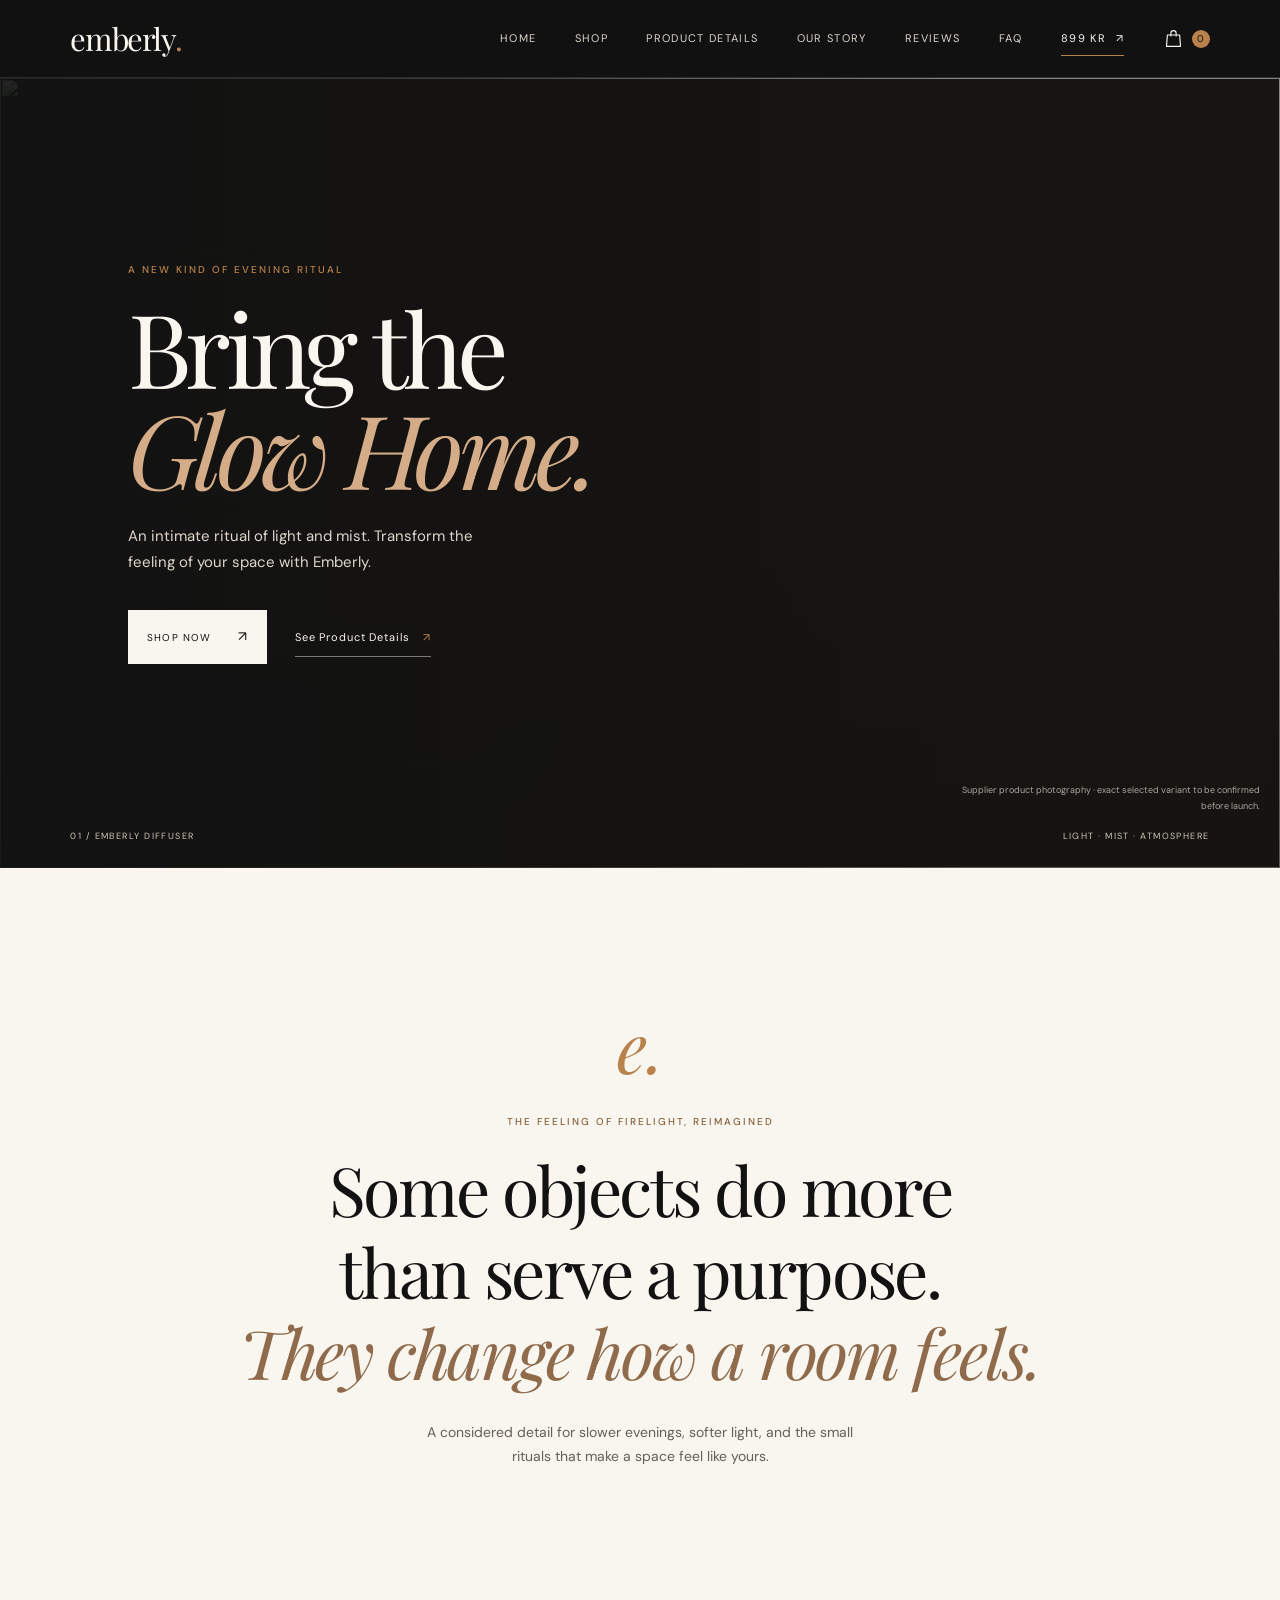
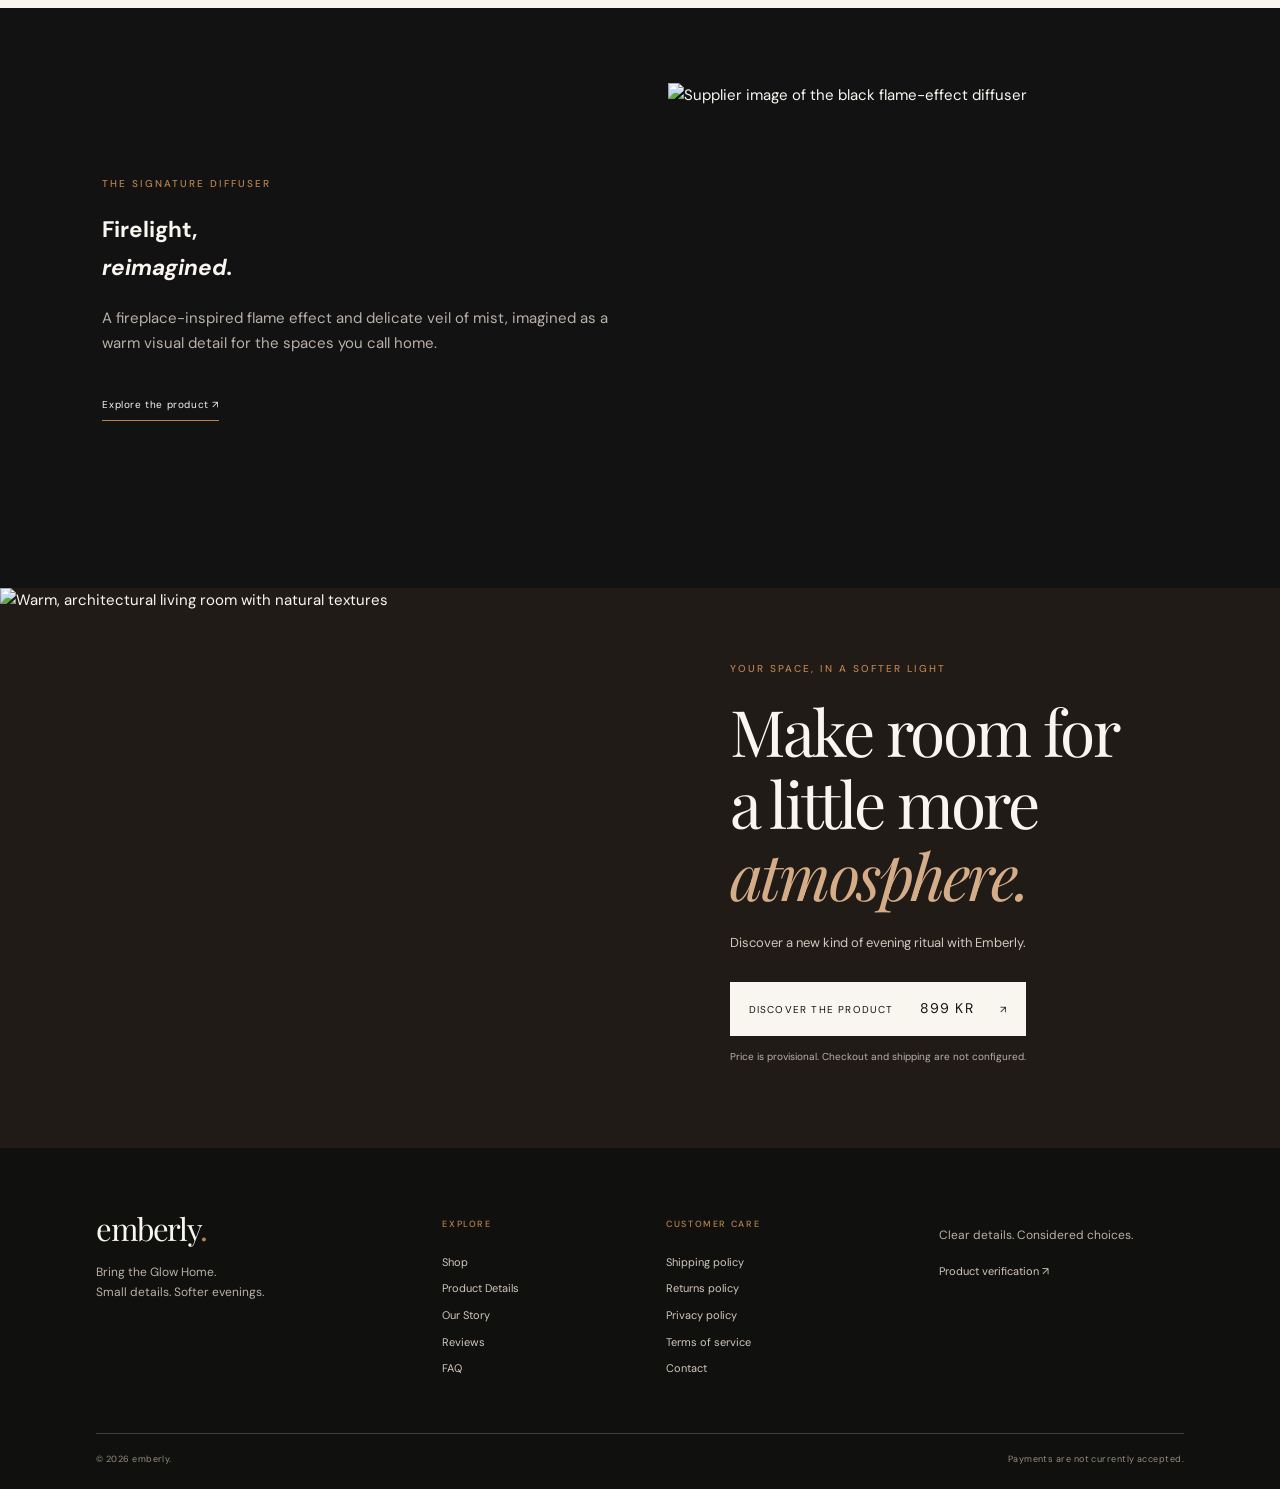
==== commit 51e2f5c2: "Make Emberly storefront navigation and copy commerce-first" ====
--- a/index.html
+++ b/index.html
@@ -1,22 +1,22 @@
-<!doctype html><html lang="en"><head><meta charset="utf-8"><meta name="viewport" content="width=device-width,initial-scale=1"><title>Bring the Glow Home — emberly.</title><meta name="description" content="Discover Emberly's fireplace-inspired flame diffuser. An intimate ritual of light and mist for the spaces you call home."><meta property="og:title" content="Bring the Glow Home — emberly."><meta property="og:description" content="Discover Emberly's fireplace-inspired flame diffuser. An intimate ritual of light and mist for the spaces you call home."><meta property="og:type" content="website"><link rel="icon" href="favicon.svg" type="image/svg+xml"><link rel="preconnect" href="https://oss-cf.cjdropshipping.com"><link rel="stylesheet" href="styles.css"><script defer src="product-config.js"></script><script defer src="store.js"></script></head><body><a class="skip-link" href="#main">Skip to content</a><header class="site-header">
+<!doctype html><html lang="en"><head><meta charset="utf-8"><meta name="viewport" content="width=device-width,initial-scale=1"><title>Bring the Glow Home — emberly.</title><meta name="description" content="Shop Now's fireplace-inspired flame diffuser. An intimate ritual of light and mist for the spaces you call home."><meta property="og:title" content="Bring the Glow Home — emberly."><meta property="og:description" content="Shop Now's fireplace-inspired flame diffuser. An intimate ritual of light and mist for the spaces you call home."><meta property="og:type" content="website"><link rel="icon" href="favicon.svg" type="image/svg+xml"><link rel="preconnect" href="https://oss-cf.cjdropshipping.com"><link rel="stylesheet" href="styles.css"><script defer src="product-config.js"></script><script defer src="store.js"></script></head><body><a class="skip-link" href="#main">Skip to content</a><header class="site-header">
 <a class="wordmark" href="index.html" aria-label="Emberly home">emberly<span>.</span></a>
 <button class="menu-toggle" type="button" aria-expanded="false" aria-controls="primary-nav" aria-label="Open navigation"><span></span><span></span></button>
 <nav class="nav" id="primary-nav" aria-label="Main navigation">
-<a href="index.html">Home</a><a href="shop.html">The Object</a><a href="ritual.html">The Ritual</a><a href="why.html">Our Story</a><a href="reviews.html">Reviews</a><a href="faq.html">FAQ</a>
+<a href="index.html">Home</a><a href="shop.html">Shop</a><a href="ritual.html">Product Details</a><a href="why.html">Our Story</a><a href="reviews.html">Reviews</a><a href="faq.html">FAQ</a>
 <a class="nav-buy" href="shop.html#purchase"><span data-price></span><span aria-hidden="true"> ↗</span></a>
 <a class="bag-link" href="cart.html" aria-label="Shopping bag"><svg viewBox="0 0 24 24" aria-hidden="true"><path d="M5 8h14l1 13H4L5 8Z"/><path d="M9 9V6a3 3 0 0 1 6 0v3"/></svg><span class="bag-count" aria-label="Items in bag">0</span></a>
 </nav></header><main id="main">
 <section class="hero">
 <div class="hero-image" aria-hidden="true"><img src="https://oss-cf.cjdropshipping.com/product/2024/10/05/02/25533908-2302-4325-bfa8-7e447d12a8d3_trans.jpeg" alt="" fetchpriority="high"></div><div class="hero-shade"></div>
 <div class="hero-content"><p class="eyebrow">A new kind of evening ritual</p><h1>Bring the<br><em>Glow Home.</em></h1><p class="hero-copy">An intimate ritual of light and mist. Transform the feeling of your space with Emberly.</p>
-<div class="hero-actions"><a class="button button-cream" href="shop.html">Discover Emberly <span aria-hidden="true">↗</span></a><a class="text-link" href="ritual.html">Experience the Flame <span aria-hidden="true">↗</span></a></div></div>
-<div class="hero-caption"><span>01 / THE EMBERLY OBJECT</span><span>LIGHT · MIST · ATMOSPHERE</span></div><div class="hero-note">Supplier product photography · exact selected variant to be confirmed before launch.</div></section>
+<div class="hero-actions"><a class="button button-cream" href="shop.html">Shop Now <span aria-hidden="true">↗</span></a><a class="text-link" href="ritual.html">See Product Details <span aria-hidden="true">↗</span></a></div></div>
+<div class="hero-caption"><span>01 / EMBERLY DIFFUSER</span><span>LIGHT · MIST · ATMOSPHERE</span></div><div class="hero-note">Supplier product photography · exact selected variant to be confirmed before launch.</div></section>
 <section class="intro-section section-cream"><div class="intro-mark">e.</div><p class="eyebrow">The feeling of firelight, reimagined</p><h2>Some objects do more<br>than serve a purpose.<br><em>They change how a room feels.</em></h2><p class="intro-copy">A considered detail for slower evenings, softer light, and the small rituals that make a space feel like yours.</p></section>
-<section class="section split"><div><p class="eyebrow">Meet the signature piece</p><h2>Firelight,<br><em>reimagined.</em></h2><p class="muted">A fireplace-inspired flame effect and delicate veil of mist, imagined as a warm visual detail for the spaces you call home.</p><a class="underlined-link" href="shop.html">Explore the object ↗</a></div><img src="https://oss-cf.cjdropshipping.com/product/2024/10/05/02/d7e6b9b4-bb74-4a16-ae62-9a00ac910c44_trans.jpeg" alt="Supplier image of the black flame-effect diffuser" loading="lazy"></section>
-<section class="final-cta"><div class="final-cta-image"><img src="https://images.unsplash.com/photo-1600210492486-724fe5c67fb0?auto=format&fit=crop&w=1400&q=82" alt="Warm, architectural living room with natural textures" loading="lazy"></div><div class="final-cta-copy"><p class="eyebrow">Your space, in a softer light</p><h2>Make room for<br>a little more <em>atmosphere.</em></h2><p>Discover a new kind of evening ritual with Emberly.</p><a class="button button-cream" href="shop.html">Discover the object <span data-price></span> ↗</a><p class="checkout-note">Price is provisional. Checkout and shipping are not configured.</p></div></section>
+<section class="section split"><div><p class="eyebrow">The signature diffuser</p><h2>Firelight,<br><em>reimagined.</em></h2><p class="muted">A fireplace-inspired flame effect and delicate veil of mist, imagined as a warm visual detail for the spaces you call home.</p><a class="underlined-link" href="shop.html">Explore the product ↗</a></div><img src="https://oss-cf.cjdropshipping.com/product/2024/10/05/02/d7e6b9b4-bb74-4a16-ae62-9a00ac910c44_trans.jpeg" alt="Supplier image of the black flame-effect diffuser" loading="lazy"></section>
+<section class="final-cta"><div class="final-cta-image"><img src="https://images.unsplash.com/photo-1600210492486-724fe5c67fb0?auto=format&fit=crop&w=1400&q=82" alt="Warm, architectural living room with natural textures" loading="lazy"></div><div class="final-cta-copy"><p class="eyebrow">Your space, in a softer light</p><h2>Make room for<br>a little more <em>atmosphere.</em></h2><p>Discover a new kind of evening ritual with Emberly.</p><a class="button button-cream" href="shop.html">Discover the product <span data-price></span> ↗</a><p class="checkout-note">Price is provisional. Checkout and shipping are not configured.</p></div></section>
 </main><footer class="site-footer">
 <div class="footer-top"><div class="footer-brand"><a class="wordmark" href="index.html">emberly<span>.</span></a><p>Bring the Glow Home.<br>Small details. Softer evenings.</p></div>
-<div class="footer-column"><h2>Explore</h2><a href="shop.html">The Object</a><a href="ritual.html">The Ritual</a><a href="why.html">Our Story</a><a href="reviews.html">Reviews</a><a href="faq.html">FAQ</a></div>
+<div class="footer-column"><h2>Explore</h2><a href="shop.html">Shop</a><a href="ritual.html">Product Details</a><a href="why.html">Our Story</a><a href="reviews.html">Reviews</a><a href="faq.html">FAQ</a></div>
 <div class="footer-column"><h2>Customer care</h2><a href="shipping.html">Shipping policy</a><a href="returns.html">Returns policy</a><a href="privacy.html">Privacy policy</a><a href="terms.html">Terms of service</a><a href="faq.html#contact">Contact</a></div>
 <div class="footer-note"><p>Clear details. Considered choices.</p><a href="supplier.html">Product verification ↗</a></div></div>
 <div class="footer-bottom"><span>© 2026 emberly.</span><span>Payments are not currently accepted.</span></div></footer></body></html>
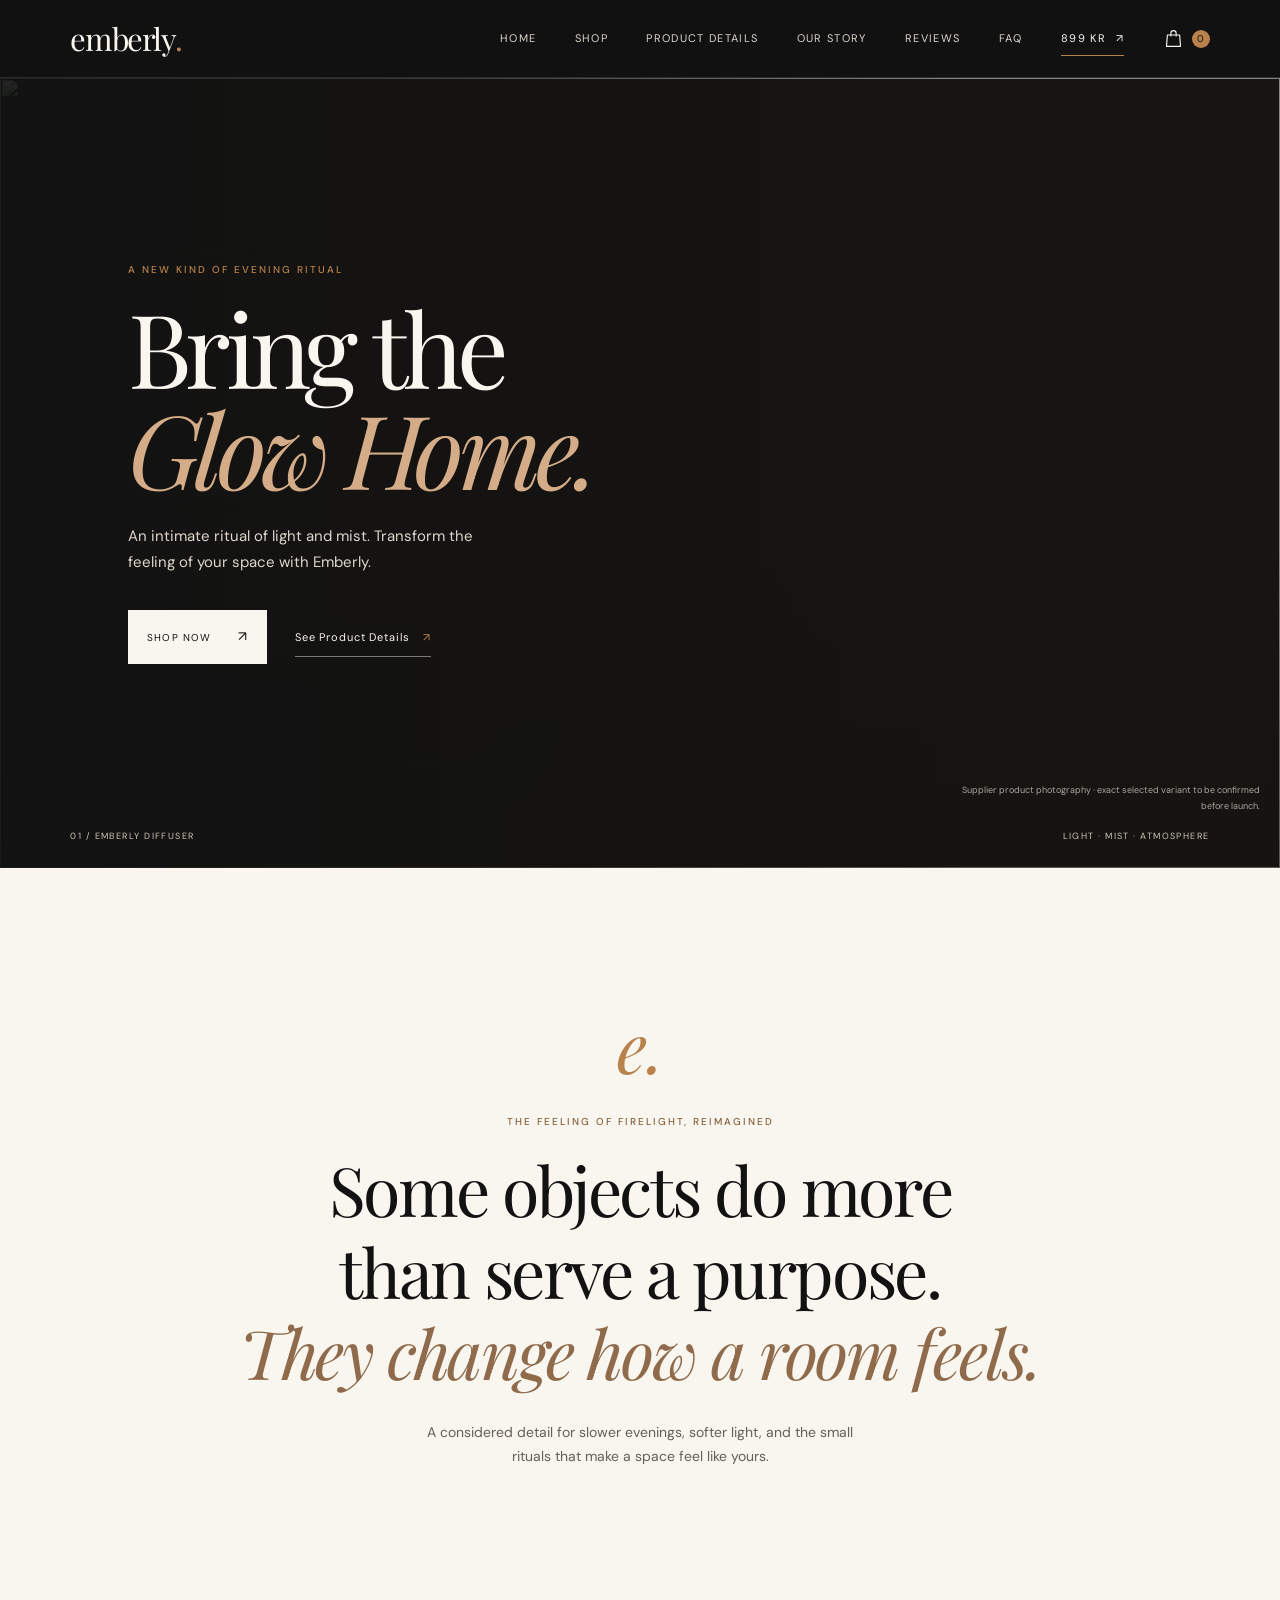
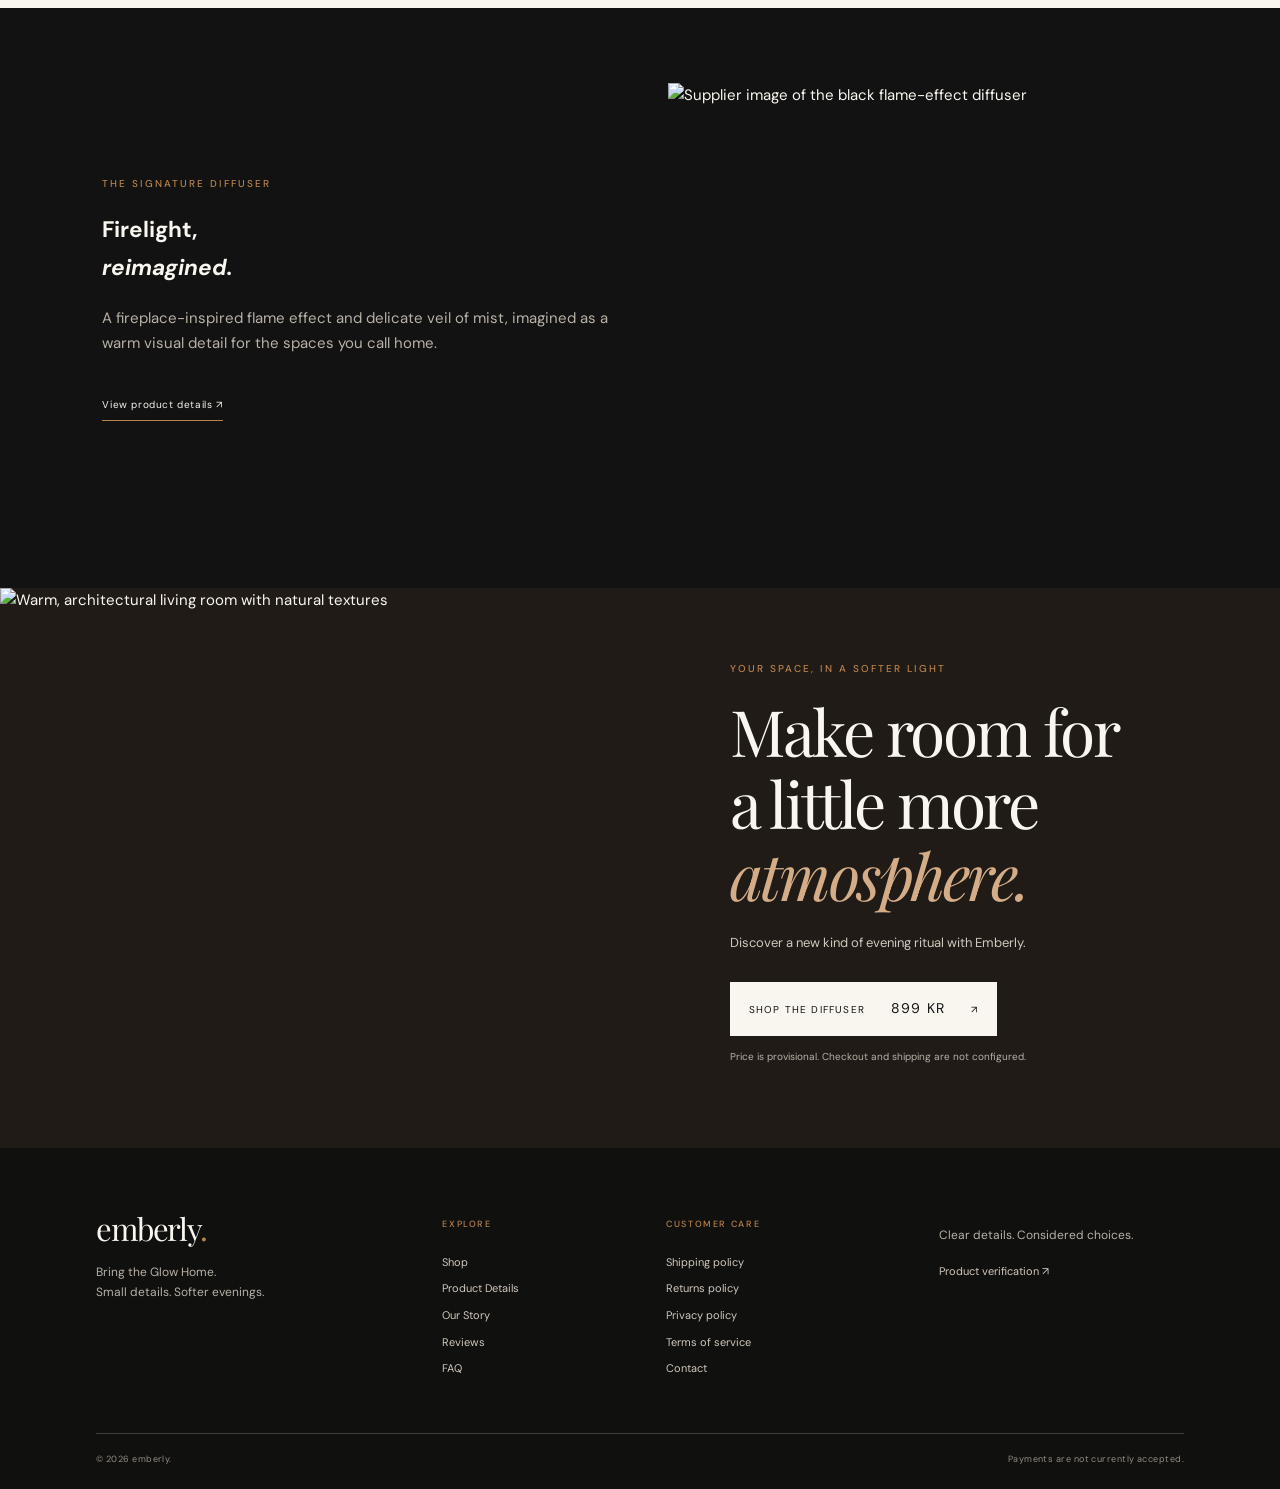
==== commit d4becd80: "Use clear e-commerce navigation and product language" ====
--- a/index.html
+++ b/index.html
@@ -1,4 +1,4 @@
-<!doctype html><html lang="en"><head><meta charset="utf-8"><meta name="viewport" content="width=device-width,initial-scale=1"><title>Bring the Glow Home — emberly.</title><meta name="description" content="Shop Now's fireplace-inspired flame diffuser. An intimate ritual of light and mist for the spaces you call home."><meta property="og:title" content="Bring the Glow Home — emberly."><meta property="og:description" content="Shop Now's fireplace-inspired flame diffuser. An intimate ritual of light and mist for the spaces you call home."><meta property="og:type" content="website"><link rel="icon" href="favicon.svg" type="image/svg+xml"><link rel="preconnect" href="https://oss-cf.cjdropshipping.com"><link rel="stylesheet" href="styles.css"><script defer src="product-config.js"></script><script defer src="store.js"></script></head><body><a class="skip-link" href="#main">Skip to content</a><header class="site-header">
+<!doctype html><html lang="en"><head><meta charset="utf-8"><meta name="viewport" content="width=device-width,initial-scale=1"><title>Bring the Glow Home — emberly.</title><meta name="description" content="Emberly's fireplace-inspired flame diffuser. An intimate ritual of light and mist for the spaces you call home."><meta property="og:title" content="Bring the Glow Home — emberly."><meta property="og:description" content="Emberly's fireplace-inspired flame diffuser. An intimate ritual of light and mist for the spaces you call home."><meta property="og:type" content="website"><link rel="icon" href="favicon.svg" type="image/svg+xml"><link rel="preconnect" href="https://oss-cf.cjdropshipping.com"><link rel="stylesheet" href="styles.css"><script defer src="product-config.js"></script><script defer src="store.js"></script></head><body><a class="skip-link" href="#main">Skip to content</a><header class="site-header">
 <a class="wordmark" href="index.html" aria-label="Emberly home">emberly<span>.</span></a>
 <button class="menu-toggle" type="button" aria-expanded="false" aria-controls="primary-nav" aria-label="Open navigation"><span></span><span></span></button>
 <nav class="nav" id="primary-nav" aria-label="Main navigation">
@@ -12,8 +12,8 @@
 <div class="hero-actions"><a class="button button-cream" href="shop.html">Shop Now <span aria-hidden="true">↗</span></a><a class="text-link" href="ritual.html">See Product Details <span aria-hidden="true">↗</span></a></div></div>
 <div class="hero-caption"><span>01 / EMBERLY DIFFUSER</span><span>LIGHT · MIST · ATMOSPHERE</span></div><div class="hero-note">Supplier product photography · exact selected variant to be confirmed before launch.</div></section>
 <section class="intro-section section-cream"><div class="intro-mark">e.</div><p class="eyebrow">The feeling of firelight, reimagined</p><h2>Some objects do more<br>than serve a purpose.<br><em>They change how a room feels.</em></h2><p class="intro-copy">A considered detail for slower evenings, softer light, and the small rituals that make a space feel like yours.</p></section>
-<section class="section split"><div><p class="eyebrow">The signature diffuser</p><h2>Firelight,<br><em>reimagined.</em></h2><p class="muted">A fireplace-inspired flame effect and delicate veil of mist, imagined as a warm visual detail for the spaces you call home.</p><a class="underlined-link" href="shop.html">Explore the product ↗</a></div><img src="https://oss-cf.cjdropshipping.com/product/2024/10/05/02/d7e6b9b4-bb74-4a16-ae62-9a00ac910c44_trans.jpeg" alt="Supplier image of the black flame-effect diffuser" loading="lazy"></section>
-<section class="final-cta"><div class="final-cta-image"><img src="https://images.unsplash.com/photo-1600210492486-724fe5c67fb0?auto=format&fit=crop&w=1400&q=82" alt="Warm, architectural living room with natural textures" loading="lazy"></div><div class="final-cta-copy"><p class="eyebrow">Your space, in a softer light</p><h2>Make room for<br>a little more <em>atmosphere.</em></h2><p>Discover a new kind of evening ritual with Emberly.</p><a class="button button-cream" href="shop.html">Discover the product <span data-price></span> ↗</a><p class="checkout-note">Price is provisional. Checkout and shipping are not configured.</p></div></section>
+<section class="section split"><div><p class="eyebrow">The signature diffuser</p><h2>Firelight,<br><em>reimagined.</em></h2><p class="muted">A fireplace-inspired flame effect and delicate veil of mist, imagined as a warm visual detail for the spaces you call home.</p><a class="underlined-link" href="shop.html">View product details ↗</a></div><img src="https://oss-cf.cjdropshipping.com/product/2024/10/05/02/d7e6b9b4-bb74-4a16-ae62-9a00ac910c44_trans.jpeg" alt="Supplier image of the black flame-effect diffuser" loading="lazy"></section>
+<section class="final-cta"><div class="final-cta-image"><img src="https://images.unsplash.com/photo-1600210492486-724fe5c67fb0?auto=format&fit=crop&w=1400&q=82" alt="Warm, architectural living room with natural textures" loading="lazy"></div><div class="final-cta-copy"><p class="eyebrow">Your space, in a softer light</p><h2>Make room for<br>a little more <em>atmosphere.</em></h2><p>Discover a new kind of evening ritual with Emberly.</p><a class="button button-cream" href="shop.html">Shop the diffuser <span data-price></span> ↗</a><p class="checkout-note">Price is provisional. Checkout and shipping are not configured.</p></div></section>
 </main><footer class="site-footer">
 <div class="footer-top"><div class="footer-brand"><a class="wordmark" href="index.html">emberly<span>.</span></a><p>Bring the Glow Home.<br>Small details. Softer evenings.</p></div>
 <div class="footer-column"><h2>Explore</h2><a href="shop.html">Shop</a><a href="ritual.html">Product Details</a><a href="why.html">Our Story</a><a href="reviews.html">Reviews</a><a href="faq.html">FAQ</a></div>
